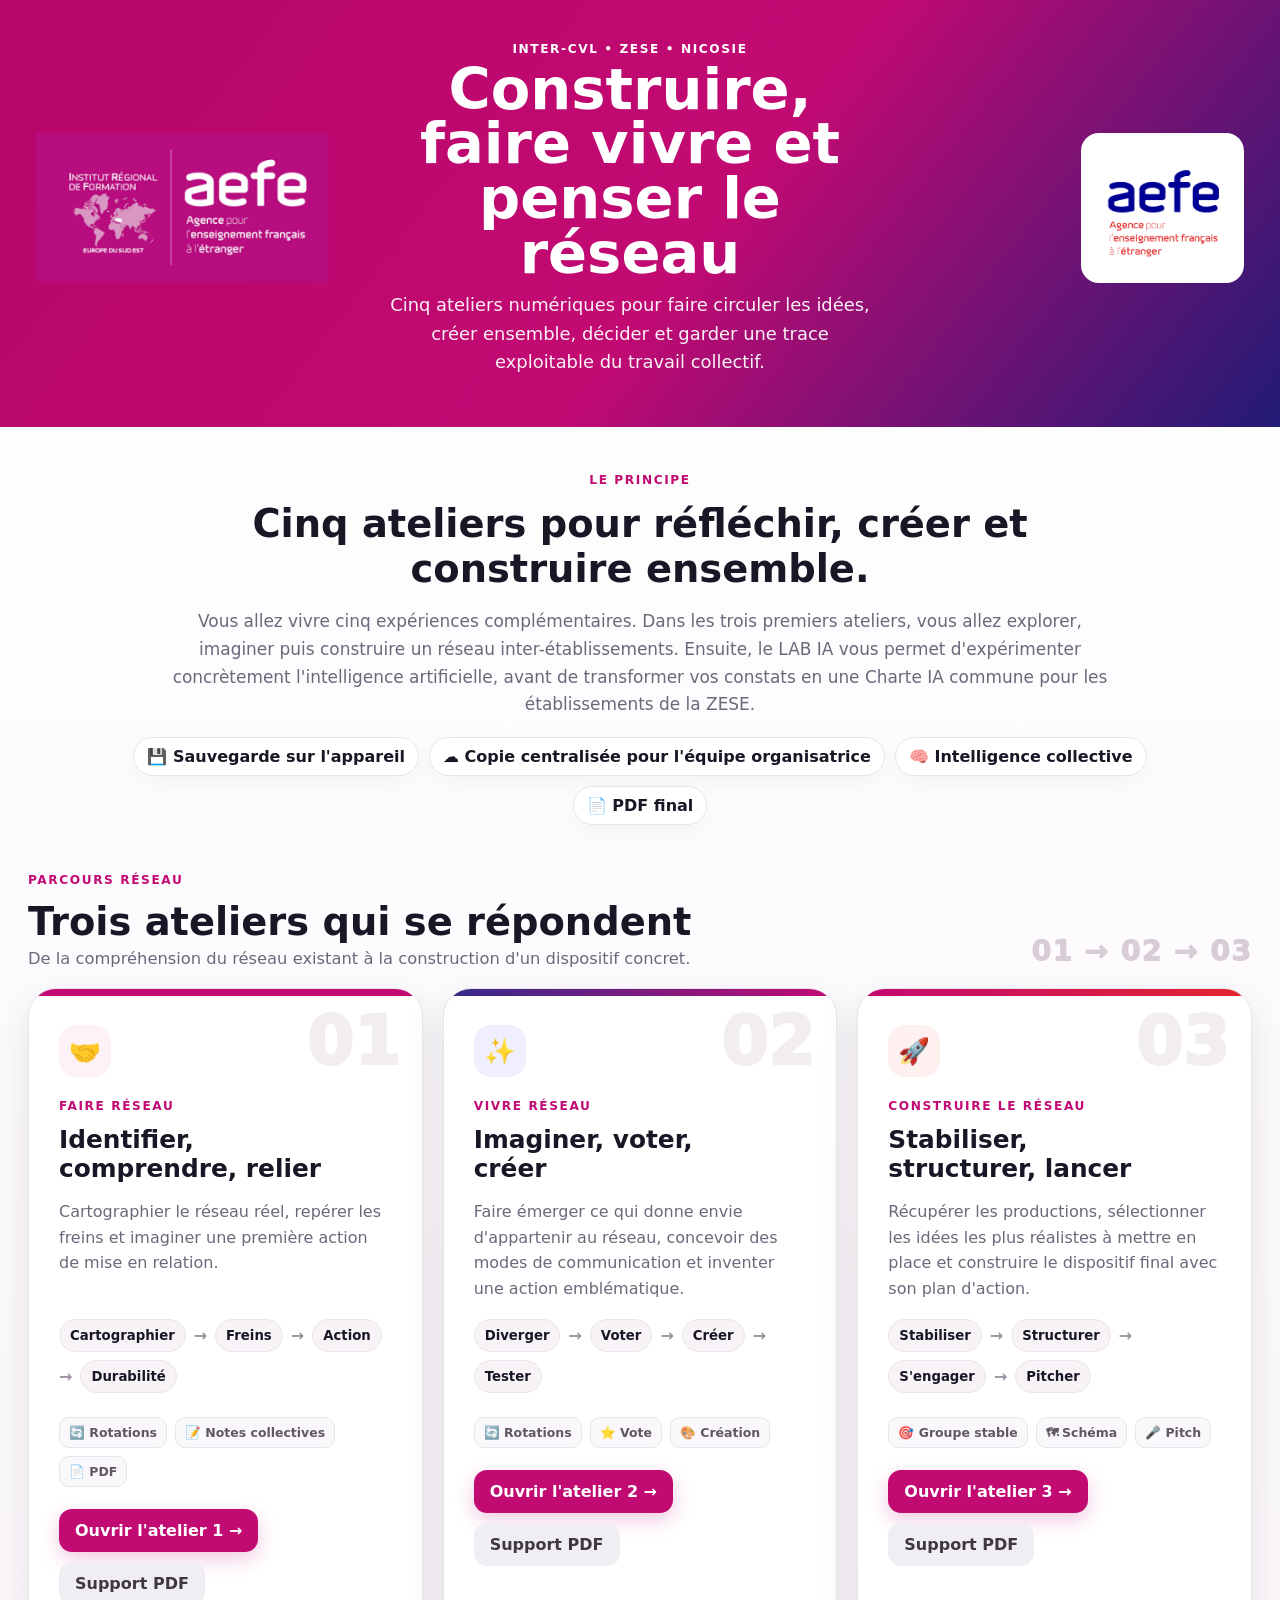
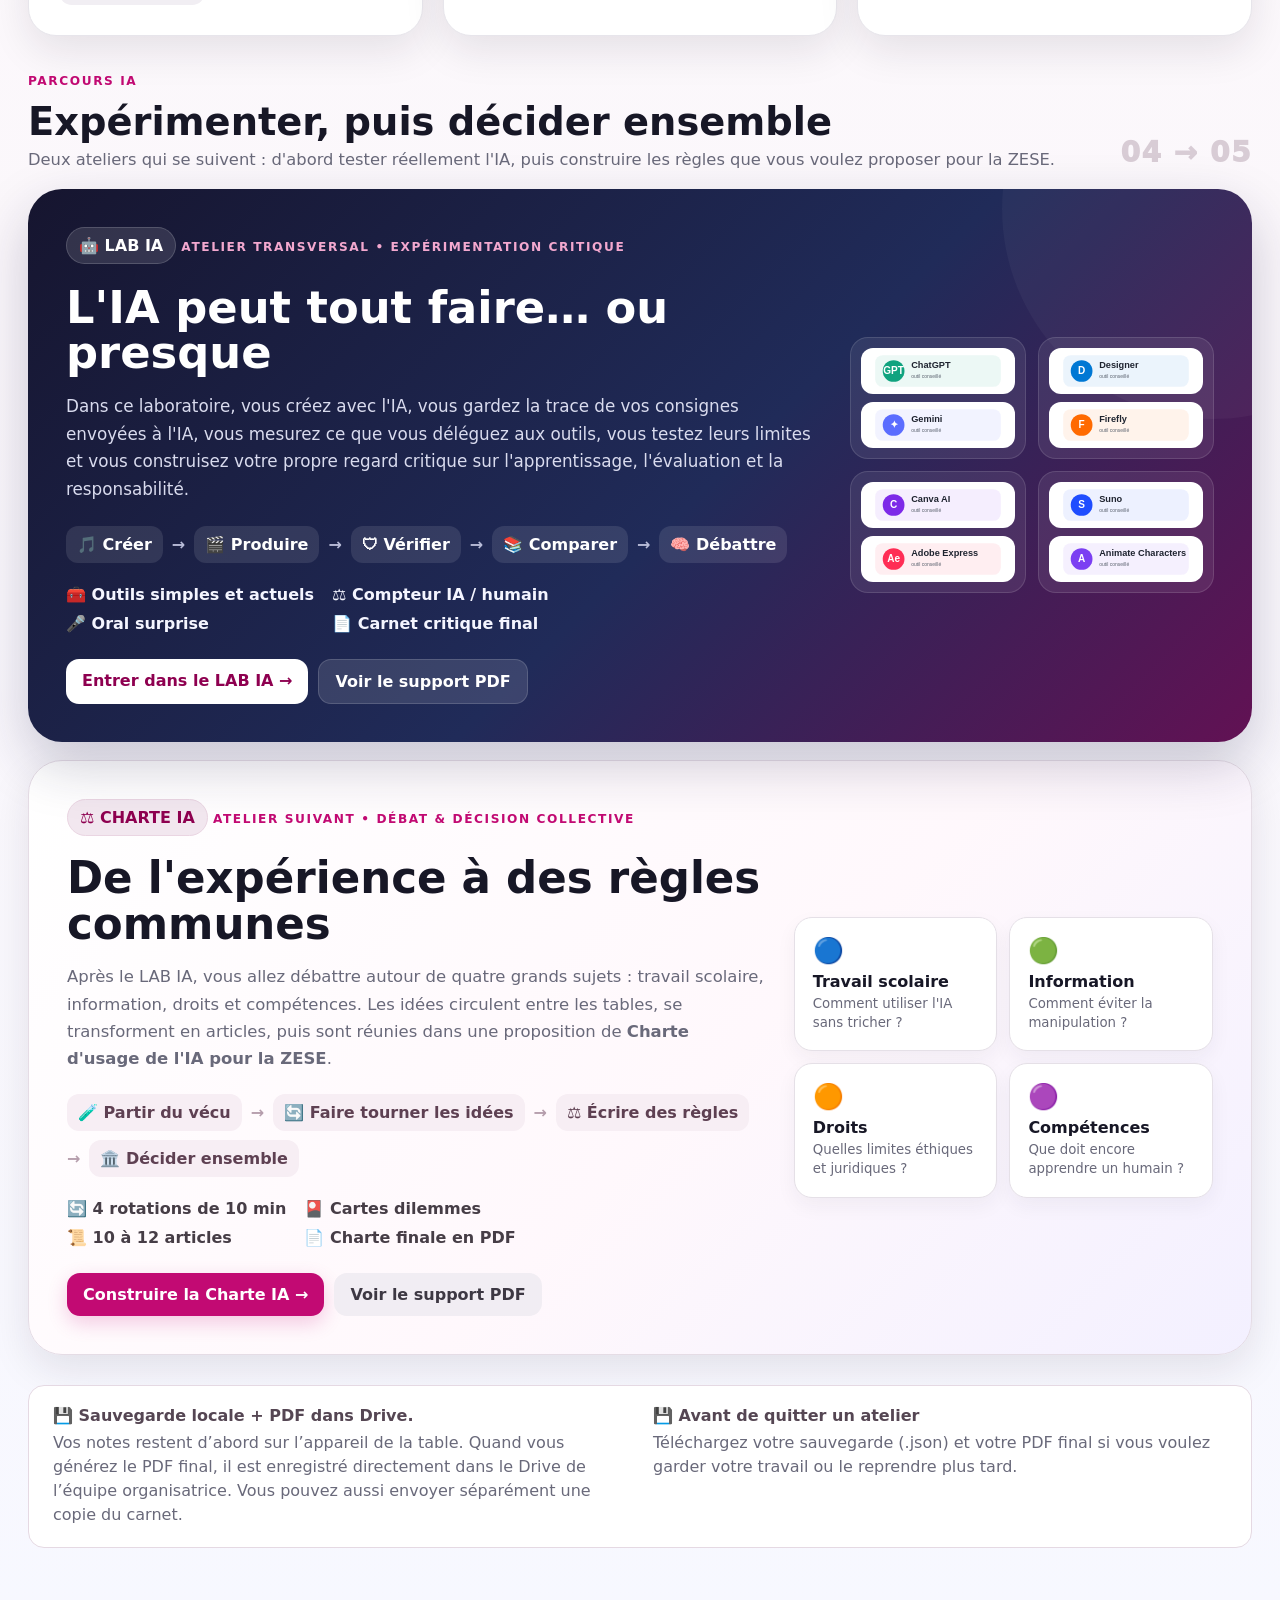
==== index.html @ 5b34eb79 "Add files via upload" ====
<!doctype html>
<html lang="fr">
<head>
  <meta charset="utf-8">
  <meta name="viewport" content="width=device-width, initial-scale=1">
  <title>Inter-CVL ZESE — Nicosie | Ateliers collaboratifs</title>
  <meta name="description" content="Supports interactifs des ateliers de l'Inter-CVL ZESE à Nicosie : faire réseau, vivre réseau, construire le réseau, laboratoire IA et charte d'usage de l'IA.">
  <link rel="stylesheet" href="styles.css">
</head>
<body class="home-page home-v2">
  <header class="home-hero home-hero-v2">
    <div class="home-brand-row">
      <img src="assets/logo-zese.png" alt="IRF Europe du Sud-Est — AEFE" class="home-logo zese">
      <div class="home-title">
        <span class="eyebrow">INTER-CVL • ZESE • NICOSIE</span>
        <h1>Construire, faire vivre et penser le réseau</h1>
        <p>Cinq ateliers numériques pour faire circuler les idées, créer ensemble, décider et garder une trace exploitable du travail collectif.</p>
      </div>
      <img src="assets/logo-aefe.png" alt="AEFE" class="home-logo aefe">
    </div>
  </header>

  <main class="home-main home-main-v2">
    <section class="home-intro home-intro-v2">
      <div>
        <span class="kicker">Le principe</span>
        <h2>Cinq ateliers pour réfléchir, créer et construire ensemble.</h2>
        <p>Vous allez vivre cinq expériences complémentaires. Dans les trois premiers ateliers, vous allez explorer, imaginer puis construire un réseau inter-établissements. Ensuite, le LAB IA vous permet d'expérimenter concrètement l'intelligence artificielle, avant de transformer vos constats en une Charte IA commune pour les établissements de la ZESE.</p>
      </div>
      <div class="home-pill-row">
        <span>💾 Sauvegarde sur l'appareil</span><span>☁️ Copie centralisée pour l'équipe organisatrice</span><span>🧠 Intelligence collective</span><span>📄 PDF final</span>
      </div>
    </section>

    <section class="journey-section">
      <div class="section-intro-row">
        <div><span class="kicker">Parcours Réseau</span><h2>Trois ateliers qui se répondent</h2><p>De la compréhension du réseau existant à la construction d'un dispositif concret.</p></div>
        <div class="journey-legend">01 → 02 → 03</div>
      </div>

      <div class="journey-grid">
        <article class="journey-card step-one">
          <div class="journey-number">01</div>
          <div class="journey-icon">🤝</div>
          <span class="kicker">Faire réseau</span>
          <h3>Identifier, comprendre, relier</h3>
          <p>Cartographier le réseau réel, repérer les freins et imaginer une première action de mise en relation.</p>
          <div class="atelier-flow"><span>Cartographier</span><b>→</b><span>Freins</span><b>→</b><span>Action</span><b>→</b><span>Durabilité</span></div>
          <div class="journey-meta"><span>🔄 Rotations</span><span>📝 Notes collectives</span><span>📄 PDF</span></div>
          <div class="atelier-actions"><a class="btn primary" href="atelier1.html">Ouvrir l'atelier 1 →</a><a class="btn ghost" href="supports/Atelier-1.pdf" target="_blank">Support PDF</a></div>
        </article>

        <article class="journey-card step-two">
          <div class="journey-number">02</div>
          <div class="journey-icon">✨</div>
          <span class="kicker">Vivre réseau</span>
          <h3>Imaginer, voter, créer</h3>
          <p>Faire émerger ce qui donne envie d'appartenir au réseau, concevoir des modes de communication et inventer une action emblématique.</p>
          <div class="atelier-flow"><span>Diverger</span><b>→</b><span>Voter</span><b>→</b><span>Créer</span><b>→</b><span>Tester</span></div>
          <div class="journey-meta"><span>🔄 Rotations</span><span>⭐ Vote</span><span>🎨 Création</span></div>
          <div class="atelier-actions"><a class="btn primary" href="atelier2.html">Ouvrir l'atelier 2 →</a><a class="btn ghost" href="supports/Atelier2.pdf" target="_blank">Support PDF</a></div>
        </article>

        <article class="journey-card step-three">
          <div class="journey-number">03</div>
          <div class="journey-icon">🚀</div>
          <span class="kicker">Construire le réseau</span>
          <h3>Stabiliser, structurer, lancer</h3>
          <p>Récupérer les productions, sélectionner les idées les plus réalistes à mettre en place et construire le dispositif final avec son plan d'action.</p>
          <div class="atelier-flow"><span>Stabiliser</span><b>→</b><span>Structurer</span><b>→</b><span>S'engager</span><b>→</b><span>Pitcher</span></div>
          <div class="journey-meta"><span>🎯 Groupe stable</span><span>🗺 Schéma</span><span>🎤 Pitch</span></div>
          <div class="atelier-actions"><a class="btn primary" href="atelier3.html">Ouvrir l'atelier 3 →</a><a class="btn ghost" href="supports/Atelier3.pdf" target="_blank">Support PDF</a></div>
        </article>
      </div>
    </section>

    <section class="ia-feature-section">
      <div class="section-intro-row ia-journey-intro">
        <div><span class="kicker">Parcours IA</span><h2>Expérimenter, puis décider ensemble</h2><p>Deux ateliers qui se suivent : d'abord tester réellement l'IA, puis construire les règles que vous voulez proposer pour la ZESE.</p></div>
        <div class="journey-legend">04 → 05</div>
      </div>
      <article class="ia-feature-card">
        <div class="ia-feature-copy">
          <div class="ia-feature-badge">🤖 LAB IA</div>
          <span class="kicker">Atelier transversal • expérimentation critique</span>
          <h2>L'IA peut tout faire… ou presque</h2>
          <p>Dans ce laboratoire, vous créez avec l'IA, vous gardez la trace de vos consignes envoyées à l'IA, vous mesurez ce que vous déléguez aux outils, vous testez leurs limites et vous construisez votre propre regard critique sur l'apprentissage, l'évaluation et la responsabilité.</p>
          <div class="ia-feature-flow">
            <span>🎵 Créer</span><b>→</b><span>🎬 Produire</span><b>→</b><span>🛡 Vérifier</span><b>→</b><span>📚 Comparer</span><b>→</b><span>🧠 Débattre</span>
          </div>
          <div class="ia-feature-points">
            <span>🧰 Outils simples et actuels</span>
            <span>⚖️ Compteur IA / humain</span>
            <span>🎤 Oral surprise</span>
            <span>📄 Carnet critique final</span>
          </div>
          <div class="atelier-actions large-actions"><a class="btn primary" href="atelier-ia.html">Entrer dans le LAB IA →</a><a class="btn ghost" href="supports/Atelier-IA.pdf" target="_blank">Voir le support PDF</a></div>
        </div>
        <div class="ia-feature-tools" aria-label="Outils proposés dans le LAB IA">
          <div class="ia-tool-preview"><img src="assets/tools/chatgpt.svg" alt="ChatGPT"><img src="assets/tools/gemini.svg" alt="Gemini"></div>
          <div class="ia-tool-preview"><img src="assets/tools/ms-designer.svg" alt="Microsoft Designer"><img src="assets/tools/firefly.svg" alt="Adobe Firefly"></div>
          <div class="ia-tool-preview"><img src="assets/tools/canva.svg" alt="Canva AI"><img src="assets/tools/adobe-express.svg" alt="Adobe Express"></div>
          <div class="ia-tool-preview"><img src="assets/tools/suno.svg" alt="Suno"><img src="assets/tools/animate.svg" alt="Animate Characters"></div>
        </div>
      </article>

      <article class="charter-feature-card">
        <div class="charter-feature-copy">
          <div class="ia-feature-badge">⚖️ CHARTE IA</div>
          <span class="kicker">Atelier suivant • débat & décision collective</span>
          <h2>De l'expérience à des règles communes</h2>
          <p>Après le LAB IA, vous allez débattre autour de quatre grands sujets : travail scolaire, information, droits et compétences. Les idées circulent entre les tables, se transforment en articles, puis sont réunies dans une proposition de <strong>Charte d'usage de l'IA pour la ZESE</strong>.</p>
          <div class="ia-feature-flow">
            <span>🧪 Partir du vécu</span><b>→</b><span>🔄 Faire tourner les idées</span><b>→</b><span>⚖️ Écrire des règles</span><b>→</b><span>🏛️ Décider ensemble</span>
          </div>
          <div class="ia-feature-points">
            <span>🔄 4 rotations de 10 min</span>
            <span>🎴 Cartes dilemmes</span>
            <span>📜 10 à 12 articles</span>
            <span>📄 Charte finale en PDF</span>
          </div>
          <div class="atelier-actions large-actions"><a class="btn primary" href="charte-ia.html">Construire la Charte IA →</a><a class="btn ghost" href="supports/Construire-la-Charte-dusage-de-lIA.pdf" target="_blank">Voir le support PDF</a></div>
        </div>
        <div class="charter-feature-poles">
          <article><span>🔵</span><b>Travail scolaire</b><small>Comment utiliser l'IA sans tricher ?</small></article>
          <article><span>🟢</span><b>Information</b><small>Comment éviter la manipulation ?</small></article>
          <article><span>🟠</span><b>Droits</b><small>Quelles limites éthiques et juridiques ?</small></article>
          <article><span>🟣</span><b>Compétences</b><small>Que doit encore apprendre un humain ?</small></article>
        </div>
      </article>
    </section>

    <section class="home-note home-note-v2">
      <div><strong>💾 Sauvegarde locale + PDF dans Drive.</strong><p>Vos notes restent d’abord sur l’appareil de la table. Quand vous générez le PDF final, il est enregistré directement dans le Drive de l’équipe organisatrice. Vous pouvez aussi envoyer séparément une copie du carnet.</p></div>
      <div><strong>💾 Avant de quitter un atelier</strong><p>Téléchargez votre sauvegarde (.json) et votre PDF final si vous voulez garder votre travail ou le reprendre plus tard.</p></div>
    </section>
  </main>
</body>
</html>
---- styles.css ----
:root{
  --magenta:#c20a73;
  --magenta-dark:#8e0050;
  --blue:#1010a0;
  --red:#e3262e;
  --ink:#171726;
  --muted:#69697a;
  --line:#e7e5eb;
  --soft:#f7f5f8;
  --white:#fff;
  --shadow:0 14px 40px rgba(32,20,41,.10);
  --radius:22px;
}
*{box-sizing:border-box}
html{scroll-behavior:smooth}
body{margin:0;font-family:Inter,ui-sans-serif,system-ui,-apple-system,"Segoe UI",Roboto,Arial,sans-serif;color:var(--ink);background:linear-gradient(180deg,#fbf8fb 0,#fff 420px);}
button,input,textarea,select{font:inherit}
button{cursor:pointer}
.hero{background:linear-gradient(130deg,#b8056a,#d21179 50%,#9d075b);color:#fff;padding:22px 34px;box-shadow:0 6px 28px rgba(130,0,75,.2)}
.brand-row{max-width:1500px;margin:0 auto;display:grid;grid-template-columns:minmax(180px,310px) 1fr minmax(180px,330px);gap:34px;align-items:center}
.brand{display:block;max-height:140px;max-width:100%;object-fit:contain;background:#fff;border-radius:16px;padding:8px}
.brand-zese{justify-self:start;background:transparent;padding:0;max-height:130px}
.brand-aefe{justify-self:end;max-height:150px}
.hero-title{text-align:center}.eyebrow,.kicker,.small-label{text-transform:uppercase;letter-spacing:.13em;font-size:.76rem;font-weight:800}.hero h1{margin:.4rem 0 .35rem;font-size:clamp(1.65rem,3vw,3.15rem);line-height:1.04}.hero p{margin:0;opacity:.92;font-size:1.05rem}
.layout{max-width:1500px;margin:0 auto;padding:28px;display:grid;grid-template-columns:285px minmax(0,1fr);gap:26px;align-items:start}.sidebar{position:sticky;top:18px;display:grid;gap:14px}.workspace{min-width:0}.card{background:#fff;border:1px solid var(--line);border-radius:var(--radius);box-shadow:var(--shadow)}.compact{padding:18px}.card h2{font-size:1.05rem;margin:0 0 12px}.session-card label{font-size:.85rem;font-weight:700;color:var(--muted)}input,textarea,select{width:100%;border:1px solid #dcd8e0;border-radius:13px;padding:12px 13px;background:#fff;color:var(--ink);outline:none;transition:.2s}input:focus,textarea:focus,select:focus{border-color:var(--magenta);box-shadow:0 0 0 4px rgba(194,10,115,.08)}.session-card input{margin-top:7px}.save-status{font-size:.78rem;color:#4e7e5a;margin-top:10px}.steps{display:grid;gap:7px}.step{border:0;background:transparent;border-radius:14px;padding:10px 12px;display:flex;gap:10px;align-items:center;text-align:left;font-weight:750;color:#585461}.step span{display:grid;place-items:center;width:28px;height:28px;border-radius:50%;background:#eeeaf0;font-size:.78rem}.step:hover{background:#f7f1f5}.step.active{background:rgba(194,10,115,.1);color:var(--magenta-dark)}.step.active span{background:var(--magenta);color:#fff}.timer-card{background:linear-gradient(150deg,#17162c,#28244d);color:#fff;border:0}.timer-top{display:flex;align-items:end;justify-content:space-between;gap:10px}.small-label{display:block;color:#aaa7c5;margin-bottom:3px}.timer-display{font-size:2.15rem;font-weight:900;letter-spacing:-.04em}.timer-actions{display:flex;gap:7px;margin-top:15px}.privacy-card p{margin:.4rem 0 0;color:var(--muted);font-size:.86rem;line-height:1.45}
.panel{display:none;background:#fff;border:1px solid var(--line);border-radius:28px;box-shadow:var(--shadow);padding:clamp(24px,4vw,50px);min-height:680px}.panel.visible{display:block}.intro-grid{display:grid;grid-template-columns:1.5fr .8fr;gap:38px}.kicker{color:var(--magenta);display:inline-block;margin-bottom:8px}.panel h2{font-size:clamp(1.9rem,3vw,3rem);line-height:1.05;margin:.2rem 0 1rem}.lead{font-size:1.1rem;line-height:1.65;color:#555266;max-width:1000px}.timeline{display:grid;grid-template-columns:repeat(2,1fr);gap:12px;margin:28px 0}.timeline article{padding:18px;border:1px solid var(--line);border-radius:16px;background:var(--soft)}.timeline b{display:block;color:var(--magenta);font-size:.9rem}.timeline span{display:block;font-weight:800;margin-top:4px}.callout{display:flex;gap:14px;padding:18px;border-left:5px solid var(--magenta);background:#fff5fb;border-radius:14px}.callout-icon{font-size:1.8rem}.callout p{margin:4px 0 0;color:var(--muted)}.intro-card{align-self:start;background:linear-gradient(145deg,#17162d,#29254f);color:#fff;border-radius:24px;padding:28px;box-shadow:var(--shadow)}.intro-card h3{font-size:1.4rem;margin-top:0}.intro-card p{color:#d9d7e8;line-height:1.6}.checklist{list-style:none;padding:0;display:grid;gap:8px}.wide{width:100%;margin-top:14px}.section-heading{display:flex;align-items:start;justify-content:space-between;gap:20px}.phase-badge{width:64px;height:64px;border-radius:20px;background:#f9e9f2;color:var(--magenta);display:grid;place-items:center;font-size:1.6rem;font-weight:900;flex:none}.phase-badge.done{background:#eaf7ee;color:#3a8a55}.contributors{margin:26px 0 28px;padding:18px;border:1px dashed #d9d1da;border-radius:18px;background:#fdfbfd}.contributors-head{display:flex;justify-content:space-between;align-items:center;gap:14px;margin-bottom:12px}.contributors-head h3{margin:0;font-size:1rem}.people-list{display:flex;gap:8px;flex-wrap:wrap}.person-chip{display:inline-flex;gap:7px;align-items:center;background:#fff;border:1px solid var(--line);border-radius:999px;padding:8px 11px;font-size:.88rem}.person-chip small{color:var(--muted)}.person-chip button{border:0;background:transparent;color:#b5aab5;padding:0;font-size:1rem}.empty-note{color:var(--muted);font-size:.9rem;font-style:italic}.btn{border:0;border-radius:13px;padding:12px 16px;font-weight:800;transition:.2s}.btn:hover{transform:translateY(-1px)}.btn.primary{background:var(--magenta);color:#fff;box-shadow:0 7px 20px rgba(194,10,115,.22)}.btn.secondary{background:#27244e;color:#fff}.btn.ghost{background:#f1eef3;color:#3d3843}.btn.small{padding:8px 11px;font-size:.82rem}.btn.danger-outline{background:#fff;border:1px solid #efb8bd;color:#ad1c28}.cards-3{display:grid;grid-template-columns:repeat(3,1fr);gap:16px}.question-card,.obstacle,.relay-card,.priority-box,.stress-test,.project-builder,.drawing-section,.final-contributors,.export-box{border:1px solid var(--line);border-radius:20px;background:#fff}.question-card,.obstacle{padding:20px}.question-card h3,.obstacle h3{margin:.1rem 0 .55rem}.question-card p,.obstacle p{color:var(--muted);line-height:1.55;font-size:.92rem}.question-card textarea,.obstacle textarea{min-height:170px;resize:vertical;margin-top:8px}.relay-card{margin-top:18px;padding:20px;background:linear-gradient(135deg,#fff7fb,#fbf8ff)}.relay-card>div{display:flex;gap:10px;align-items:center}.relay-card h3{margin:0}.relay-card textarea{min-height:90px;margin-top:13px}.nav-actions{display:flex;justify-content:space-between;gap:12px;margin-top:28px}.previous-note{padding:14px 17px;background:#f3f0ff;border-left:4px solid var(--blue);border-radius:13px;color:#403b61;margin:20px 0}.previous-note div{margin-top:5px;white-space:pre-wrap}.obstacle-grid{display:grid;grid-template-columns:repeat(2,1fr);gap:15px}.obstacle-icon{font-size:1.7rem}.priority-box,.stress-test{margin-top:18px;padding:22px;background:#fbf9fc;display:grid;grid-template-columns:1fr minmax(180px,.55fr);gap:14px;align-items:center}.priority-box h3,.stress-test h3{margin:.2rem 0}.priority-box textarea,.stress-test textarea{grid-column:1/-1;min-height:90px}.project-builder,.summary-grid{display:grid;grid-template-columns:repeat(2,1fr);gap:16px;padding:22px}.project-builder label,.summary-grid label{font-weight:850}.project-builder textarea,.summary-grid textarea{min-height:130px;margin-top:8px;font-weight:400}.project-builder .full,.summary-grid .full{grid-column:1/-1}.summary-grid .accent{padding:18px;background:#fff3f9;border-radius:16px;border:1px solid #f0cade}.segmented{display:flex;border:1px solid var(--line);border-radius:12px;overflow:hidden}.segmented button{flex:1;border:0;background:#fff;padding:12px;font-weight:800}.segmented button.active{background:#e9e7f8;color:var(--blue)}.drawing-section{margin-top:18px;padding:20px}.drawing-head{display:flex;align-items:center;justify-content:space-between;gap:18px}.drawing-head h3{margin:.25rem 0}.drawing-tools{display:flex;gap:7px;flex-wrap:wrap}.tool{border:1px solid var(--line);background:#fff;border-radius:10px;padding:8px 10px;font-weight:700}.tool.active{background:#edeafa;border-color:#c8c2ef;color:var(--blue)}.tool.danger{color:#b3212b}.drawing-section canvas{width:100%;height:auto;display:block;margin-top:14px;border:1px dashed #d0ccd5;border-radius:14px;background:#fff;touch-action:none}.final-contributors{padding:20px;margin-top:18px}.final-contributors h3{margin-top:0}.school-group{margin:10px 0}.school-group strong{color:var(--magenta)}.export-box{padding:22px;margin-top:18px;background:linear-gradient(135deg,#16152e,#2e2858);color:#fff;display:flex;justify-content:space-between;gap:30px;align-items:center}.export-box h3{margin:.2rem 0}.export-box p{margin:.4rem 0 0;color:#d5d2e6}.export-actions{display:flex;gap:8px;flex-wrap:wrap;justify-content:flex-end}.file-btn{display:inline-flex;align-items:center}.drive-sync-status{flex-basis:100%;font-size:.8rem;margin-top:2px;color:#d5d2e6}.drive-sync-status.ok{color:#8be3ab;font-weight:700}.drive-sync-status.err{color:#ffb4bb;font-weight:700}.rotation-toast{position:fixed;right:22px;bottom:22px;background:#17162d;color:#fff;border-radius:18px;padding:17px 20px;display:flex;gap:12px;align-items:center;box-shadow:0 15px 50px rgba(0,0,0,.25);transform:translateY(140%);opacity:0;transition:.35s;z-index:50}.rotation-toast.show{transform:translateY(0);opacity:1}.toast-icon{font-size:1.7rem}.rotation-toast span{display:block;color:#c9c6dd;font-size:.9rem;margin-top:2px}
dialog{border:0;border-radius:24px;box-shadow:0 30px 100px rgba(0,0,0,.25);padding:0;max-width:580px;width:calc(100% - 30px)}dialog::backdrop{background:rgba(20,15,25,.55);backdrop-filter:blur(4px)}.participant-dialog form,.preview-dialog{padding:25px}.participant-dialog label{display:block;font-weight:800;margin-top:14px}.participant-dialog input{margin-top:7px}.dialog-head{display:flex;align-items:start;justify-content:space-between;gap:18px}.dialog-head h2{margin:.2rem 0}.dialog-close{border:0;background:#f0edf1;border-radius:50%;width:38px;height:38px;font-size:1.4rem}.dialog-actions{display:flex;justify-content:flex-end;gap:8px;margin-top:20px}.preview-dialog{max-width:960px}.preview-content{max-height:70vh;overflow:auto;padding-right:6px}.preview-doc{font-family:Arial,sans-serif;color:#222}.preview-doc h1{color:var(--magenta)}.preview-doc section{margin:22px 0;padding-bottom:15px;border-bottom:1px solid #ddd}.preview-doc h2{font-size:1.3rem}.preview-doc h3{font-size:1rem;color:#555}.preview-doc .answer{white-space:pre-wrap;background:#f8f8f8;border-radius:8px;padding:10px;margin:6px 0 12px}.preview-logos{display:flex;justify-content:space-between;align-items:center;gap:18px}.preview-logos img{max-height:80px;max-width:38%}
@media(max-width:1050px){.brand-row{grid-template-columns:180px 1fr 190px}.layout{grid-template-columns:1fr}.sidebar{position:static;grid-template-columns:1fr 1fr}.steps{grid-column:1/-1;grid-template-columns:repeat(6,1fr)}.step{justify-content:center;font-size:.78rem}.step span{display:none}.workspace{grid-column:1}.cards-3{grid-template-columns:1fr}.intro-grid{grid-template-columns:1fr}.obstacle-grid{grid-template-columns:1fr 1fr}}
@media(max-width:720px){.hero{padding:18px}.brand-row{grid-template-columns:90px 1fr 95px;gap:10px}.brand{max-height:75px}.brand-zese{max-height:70px}.hero-title p{display:none}.layout{padding:12px}.sidebar{grid-template-columns:1fr}.steps{display:flex;overflow-x:auto}.step{min-width:max-content}.panel{padding:22px;border-radius:20px}.timeline{grid-template-columns:1fr}.obstacle-grid,.project-builder,.summary-grid{grid-template-columns:1fr}.project-builder .full,.summary-grid .full{grid-column:auto}.priority-box,.stress-test{grid-template-columns:1fr}.drawing-head,.export-box{align-items:flex-start;flex-direction:column}.export-actions{justify-content:flex-start}.section-heading h2{font-size:1.9rem}.phase-badge{width:48px;height:48px;border-radius:14px;font-size:1.2rem}}
@media print{.hero,.sidebar,.nav-actions,.export-box,.drawing-tools,.contributors .btn,.rotation-toast{display:none!important}.layout{display:block;padding:0}.panel{display:none!important;box-shadow:none;border:0}.panel[data-panel="5"]{display:block!important}.workspace{width:100%}}

/* --- Améliorations rotations / ambassadeurs / réflexion --- */
.contributors-sub{margin:.25rem 0 0;color:var(--muted);font-size:.86rem;font-weight:500}
.carry-note{margin:0 0 14px;padding:11px 13px;border-radius:12px;background:#f5f2ff;border:1px solid #dfd9f7;color:#4c4668;font-size:.88rem;line-height:1.45}
.person-chip button{cursor:pointer;width:24px;height:24px;border-radius:50%;display:grid;place-items:center}
.person-chip button:hover{background:#fff0f2;color:#a71928}
.ambassador-card,.reflection-card{margin-top:18px;padding:22px;border-radius:20px;border:1px solid var(--line)}
.ambassador-card{background:linear-gradient(135deg,#fff8ec,#fffdf8);border-color:#efd8a7}
.reflection-card{background:linear-gradient(135deg,#f4f2ff,#fbfaff);border-color:#d8d2f5}
.ambassador-title,.reflection-title{display:flex;gap:12px;align-items:flex-start}
.ambassador-title>span,.reflection-title>span{font-size:1.8rem;line-height:1}
.ambassador-card h3,.reflection-card h3{margin:.15rem 0 0;font-size:1.2rem}
.ambassador-card p,.reflection-card p{margin:.65rem 0 0;color:var(--muted);line-height:1.55}
.ambassador-card textarea,.reflection-card textarea{margin-top:14px;min-height:125px;resize:vertical}
.reflection-card h3{letter-spacing:.02em;color:#2f2866}
.existing-people-hint{margin:12px 0 4px;padding:12px 14px;border-radius:12px;background:#f7f5fb;border:1px solid var(--line);font-size:.9rem}
.existing-chips{display:flex;flex-wrap:wrap;gap:7px;margin-top:8px}
.existing-chips span{background:#fff;border:1px solid var(--line);border-radius:999px;padding:6px 9px}
.existing-chips small{color:var(--muted)}

/* ===== Site multi-ateliers ===== */
.topbar{max-width:1500px;margin:0 auto;padding:10px 28px;display:flex;justify-content:space-between;gap:12px;align-items:center;background:#fff}
.topbar a{text-decoration:none;font-weight:800;font-size:.9rem}.home-link{color:var(--magenta-dark)}.source-link{color:var(--blue)}
.hero-two{background:linear-gradient(130deg,#15146f,#261b88 45%,#c20a73)}
.home-page{background:linear-gradient(180deg,#fff 0,#fbf7fb 70%,#fff 100%)}
.home-hero{padding:34px 36px 42px;background:linear-gradient(135deg,#b70668,#c20a73 55%,#1c1682);color:#fff}
.home-brand-row{max-width:1500px;margin:0 auto;display:grid;grid-template-columns:minmax(190px,320px) 1fr minmax(190px,340px);align-items:center;gap:34px}.home-logo{display:block;max-width:100%;max-height:150px;object-fit:contain}.home-logo.zese{justify-self:start}.home-logo.aefe{justify-self:end;background:#fff;border-radius:18px;padding:10px}.home-title{text-align:center}.home-title h1{font-size:clamp(2.3rem,5vw,5rem);margin:.35rem 0 .6rem;line-height:.95}.home-title p{max-width:820px;margin:0 auto;font-size:1.12rem;line-height:1.6;opacity:.94}.home-main{max-width:1280px;margin:0 auto;padding:42px 28px 70px}.home-intro{text-align:center;max-width:900px;margin:0 auto 34px}.home-intro h2{font-size:clamp(1.7rem,3vw,2.7rem);margin:.35rem 0 .75rem}.home-intro p{color:var(--muted);line-height:1.65;font-size:1.06rem}.home-pill-row{display:flex;justify-content:center;gap:10px;flex-wrap:wrap;margin-top:18px}.home-pill-row span{background:#fff;border:1px solid var(--line);border-radius:999px;padding:9px 13px;font-weight:750;box-shadow:0 7px 20px rgba(0,0,0,.04)}
.atelier-grid{display:grid;grid-template-columns:repeat(3,minmax(0,1fr));gap:22px}.atelier-card{position:relative;background:#fff;border:1px solid var(--line);border-radius:28px;padding:32px;box-shadow:var(--shadow);overflow:hidden}.atelier-card:before{content:"";position:absolute;inset:0 0 auto;height:8px;background:var(--magenta)}.atelier-two:before{background:linear-gradient(90deg,var(--blue),var(--magenta))}.atelier-card-number{position:absolute;right:24px;top:20px;font-size:4rem;font-weight:950;color:#f1eaf0;line-height:1}.atelier-card h2{position:relative;font-size:1.65rem;line-height:1.15;margin:.4rem 80px .8rem 0}.atelier-card p{color:var(--muted);line-height:1.65;min-height:105px}.atelier-flow{display:flex;align-items:center;gap:8px;flex-wrap:wrap;margin:18px 0 24px}.atelier-flow span{background:#f7f3f7;border:1px solid var(--line);border-radius:999px;padding:8px 10px;font-size:.83rem;font-weight:800}.atelier-flow b{color:#9d92a0}.atelier-actions{display:flex;gap:10px;flex-wrap:wrap}.atelier-actions a{text-decoration:none}.home-note{margin-top:24px;padding:18px 20px;border:1px solid #e5d9e3;background:#fff7fb;border-radius:16px;color:#554653}

/* ===== Atelier 2 ===== */
.studio-rule{margin:18px 0;padding:15px 18px;border-radius:15px;background:#f4f1ff;border:1px solid #dcd6f6;color:#433d69}.studio-rule span{float:right;font-weight:900;color:var(--magenta)}
.ideas-grid{display:grid;grid-template-columns:repeat(3,1fr);gap:16px}.idea-column{border:1px solid var(--line);border-radius:20px;padding:18px;background:#fff}.idea-column h3{margin:.1rem 0 .45rem}.idea-column>p{color:var(--muted);font-size:.9rem;line-height:1.45}.idea-list{display:grid;gap:9px;margin:14px 0}.idea-note{display:flex;justify-content:space-between;gap:10px;align-items:flex-start;background:#fff9d9;border:1px solid #efe4a7;border-radius:12px;padding:11px 12px;box-shadow:0 5px 12px rgba(107,93,26,.07)}.idea-note.voted{outline:3px solid rgba(194,10,115,.13);background:#fff3d0}.idea-note p{margin:0;line-height:1.35}.idea-note>div{display:flex;gap:4px}.idea-vote,.idea-delete{border:0;background:transparent;font-size:1.15rem;padding:0 3px}.idea-delete{color:#b8a9aa}.idea-add{display:grid;grid-template-columns:1fr auto;gap:7px}
.builder-grid{display:grid;grid-template-columns:repeat(3,1fr);gap:16px}.builder-card{border:1px solid var(--line);border-radius:20px;padding:20px;background:#fff}.builder-card h3{margin:.1rem 0 .45rem}.builder-card p{color:var(--muted);font-size:.9rem;line-height:1.45}.chip-set{display:flex;flex-wrap:wrap;gap:8px;margin-top:15px}.chip-set button{border:1px solid #ddd7e2;background:#faf9fb;border-radius:999px;padding:8px 11px;font-weight:750;color:#4e4851}.chip-set button.active{background:#25205b;color:#fff;border-color:#25205b;box-shadow:0 6px 14px rgba(37,32,91,.14)}
.concept-grid{display:grid;grid-template-columns:repeat(3,1fr);gap:16px}.concept-card{position:relative;border:1px solid var(--line);border-radius:20px;padding:22px;background:#fff;transition:.2s}.concept-card.selected{border-color:var(--magenta);box-shadow:0 0 0 4px rgba(194,10,115,.08)}.concept-letter{position:absolute;right:16px;top:14px;width:36px;height:36px;border-radius:50%;display:grid;place-items:center;background:#f4e9f0;color:var(--magenta);font-weight:900}.concept-card label{display:block;font-weight:850;margin-top:10px}.concept-card textarea{min-height:90px;margin-top:6px}.concept-card input{margin-top:6px}.score-row{display:grid;gap:8px;margin:16px 0}.score-row label{display:grid;grid-template-columns:90px 1fr 22px auto;align-items:center;gap:7px;font-size:.82rem;font-weight:700}.score-row input{padding:0}.select-concept{width:100%;border:1px solid #d8d2dd;border-radius:12px;background:#f8f5f8;padding:10px;font-weight:850}.concept-card.selected .select-concept{background:var(--magenta);color:#fff;border-color:var(--magenta)}
.creative-challenge{margin-top:18px;border:1px solid #f0cf98;border-radius:20px;padding:20px;background:linear-gradient(135deg,#fff8e9,#fffdf8);display:grid;grid-template-columns:1fr auto;gap:14px;align-items:center}.creative-challenge h3{margin:.2rem 0}.creative-challenge textarea{grid-column:1/-1;min-height:100px}
.crash-grid{display:grid;grid-template-columns:repeat(2,1fr);gap:15px}.crash-card{border:1px solid var(--line);border-radius:20px;padding:20px;background:#fff}.crash-icon{font-size:1.8rem}.crash-card h3{margin:.4rem 0 .45rem}.crash-card p{color:var(--muted);font-size:.91rem;line-height:1.5}.crash-card textarea{min-height:120px}.durability-meter{margin-top:18px;border:1px solid var(--line);border-radius:20px;padding:22px;background:#fbf9fc}.durability-meter h3{margin:.2rem 0 12px}.durability-meter textarea{margin-top:12px;min-height:90px}
.final-action-grid{display:grid;grid-template-columns:repeat(2,1fr);gap:16px;padding:22px;border:1px solid var(--line);border-radius:20px}.final-action-grid label{font-weight:850}.final-action-grid input,.final-action-grid textarea{margin-top:7px;font-weight:400}.final-action-grid textarea{min-height:115px}.final-action-grid .full{grid-column:1/-1}.manifesto-lab{margin-top:20px;padding:24px;border-radius:24px;background:linear-gradient(135deg,#17152e,#34265d);color:#fff}.manifesto-lab .kicker{color:#ff7fc3}.manifesto-lab h3{font-size:2rem;margin:.25rem 0}.manifesto-lab>div>p{color:#d8d4e6}.manifesto-options{display:grid;grid-template-columns:repeat(3,1fr);gap:14px;margin-top:18px}.manifesto-options label{display:block;background:#fff;color:#222;border-radius:16px;padding:14px;font-weight:850}.manifesto-options textarea{margin:7px 0 10px;min-height:110px}.select-manifesto{width:100%;border:0;border-radius:10px;padding:9px;background:#eee9f0;font-weight:850}.select-manifesto.active{background:var(--magenta);color:#fff}.manifesto-final{margin-top:18px;padding:20px;border-radius:16px;background:rgba(255,255,255,.11);text-align:center}.manifesto-final span{display:block;text-transform:uppercase;letter-spacing:.12em;font-size:.75rem;color:#d5d0e4}.manifesto-final strong{display:block;font-size:1.25rem;line-height:1.5;margin-top:8px}.manifesto-quote{padding:24px;border-radius:16px;background:#2b2553;color:#fff;font-size:1.35rem;font-weight:900;line-height:1.5;text-align:center}

@media(max-width:1050px){.home-brand-row{grid-template-columns:170px 1fr 190px}.atelier-grid{grid-template-columns:1fr}.ideas-grid,.builder-grid,.concept-grid{grid-template-columns:1fr}.manifesto-options{grid-template-columns:1fr}}
@media(max-width:720px){.topbar{padding:9px 12px;flex-direction:column;align-items:flex-start}.home-hero{padding:22px 16px}.home-brand-row{grid-template-columns:80px 1fr 90px;gap:10px}.home-logo{max-height:70px}.home-title p{display:none}.home-main{padding:28px 14px}.atelier-card{padding:24px}.atelier-card h2{margin-right:0}.atelier-card-number{opacity:.45}.studio-rule span{float:none;display:block;margin-top:8px}.builder-grid,.concept-grid,.crash-grid,.final-action-grid{grid-template-columns:1fr}.final-action-grid .full{grid-column:auto}.creative-challenge{grid-template-columns:1fr}.creative-challenge textarea{grid-column:auto}.manifesto-options{grid-template-columns:1fr}.ideas-grid{grid-template-columns:1fr}}

/* Impression locale de la synthèse (aucune bibliothèque externe) */
#printSummary{display:none}
@media print{
  body.printing-summary{background:#fff!important}
  body.printing-summary > *:not(#printSummary){display:none!important}
  body.printing-summary #printSummary{display:block!important;padding:0!important;margin:0!important;color:#222;background:#fff;font-family:Arial,sans-serif}
  body.printing-summary #printSummary .preview-doc{display:block!important}
  body.printing-summary #printSummary section{break-inside:avoid;margin:18px 0;padding-bottom:12px;border-bottom:1px solid #ddd}
  body.printing-summary #printSummary .answer{white-space:pre-wrap;background:#f7f7f7;padding:9px;border-radius:6px;margin:5px 0 10px}
  body.printing-summary #printSummary .preview-logos img{max-height:65px}
}

/* ===== Atelier 3 ===== */
.hero-three{background:linear-gradient(130deg,#17205f,#145a72 48%,#c20a73)}
.atelier-three:before{background:linear-gradient(90deg,#17738b,#1d4f73,#c20a73)}
.contributors-sidebar{display:grid;gap:10px}.contributors-side-head{display:flex;align-items:center;justify-content:space-between;gap:10px}.contributors-side-head h2{margin:0}.contributors-sidebar .people-list{max-height:210px;overflow:auto}
.atelier3-intro-card{background:linear-gradient(145deg,#122b43,#1e5266)}
.atelier3-timeline article:nth-child(1){background:#eef8fa}.atelier3-timeline article:nth-child(2){background:#f5f7fc}.atelier3-timeline article:nth-child(3){background:#fff7fb}.atelier3-timeline article:nth-child(4){background:#f6f5ff}
.import-lab{margin:22px 0;padding:22px;border:1px solid #cfe0e5;border-radius:22px;background:linear-gradient(135deg,#f1fbfd,#fbfeff);display:grid;grid-template-columns:1fr auto;gap:16px;align-items:center}.import-lab h3{margin:.2rem 0}.import-lab p{margin:.35rem 0 0;color:var(--muted);line-height:1.55}.import-actions{display:flex;gap:8px;flex-wrap:wrap;justify-content:flex-end}.import-status{grid-column:1/-1;border-top:1px solid #dbe8eb;padding-top:12px;color:#42616a;font-size:.9rem}
.idea-bank-section{margin-top:20px;border:1px solid var(--line);border-radius:22px;padding:22px;background:#fff}.idea-bank-head{display:flex;justify-content:space-between;gap:20px;align-items:end}.idea-bank-head h3{margin:.2rem 0}.idea-add-manual{display:grid;grid-template-columns:minmax(260px,1fr) auto;gap:8px;min-width:min(520px,100%)}.criteria-legend{display:flex;gap:8px;flex-wrap:wrap;margin:18px 0 12px}.criteria-legend span{font-size:.78rem;font-weight:800;background:#f5f4f7;border:1px solid var(--line);border-radius:999px;padding:6px 9px}.idea-bank{display:grid;grid-template-columns:repeat(2,minmax(0,1fr));gap:12px}.empty-idea-bank{grid-column:1/-1;padding:26px;border:1px dashed #cdd7db;border-radius:16px;text-align:center;color:var(--muted);display:grid;gap:5px}.stabilize-idea{border:1px solid var(--line);border-radius:17px;padding:15px;background:#fff;transition:.18s}.stabilize-idea.core{border-color:#e9bd4f;background:#fffaf0;box-shadow:0 0 0 3px rgba(233,189,79,.10)}.idea-meta{display:flex;justify-content:space-between;gap:10px;align-items:center}.idea-meta span{font-size:.72rem;text-transform:uppercase;letter-spacing:.07em;color:#6e7a80;font-weight:800}.idea-meta strong{display:grid;place-items:center;width:34px;height:28px;border-radius:999px;background:#eef3f5;color:#315868}.stabilize-idea p{margin:10px 0 14px;line-height:1.5}.idea-criteria{display:flex;gap:6px;flex-wrap:wrap}.idea-criteria button{border:1px solid #dddfe4;background:#fafafa;border-radius:999px;padding:7px 9px;font-size:.76rem;font-weight:800;color:#5e6169}.idea-criteria button.active{background:#173f55;color:#fff;border-color:#173f55}.idea-criteria .core-btn.active{background:#d79900;border-color:#d79900}.idea-criteria .idea-trash{margin-left:auto;border:0;background:transparent;color:#b4a4a7;font-size:1.1rem;padding:2px 6px}
.stabilization-grid{display:grid;grid-template-columns:1fr 1fr;gap:16px;margin-top:18px}.reflection-card{border:1px solid var(--line);border-radius:20px;padding:20px;background:#fff}.reflection-title{display:flex;gap:12px;align-items:center}.reflection-title>span{font-size:1.7rem}.reflection-title h3{margin:.1rem 0}.reflection-card>p{color:var(--muted);line-height:1.5}.reflection-card textarea{min-height:150px;margin-top:9px}
.foundation-ideas{margin:18px 0}.foundation-head{display:flex;justify-content:space-between;align-items:center;margin-bottom:10px}.foundation-head strong{display:grid;place-items:center;width:34px;height:34px;border-radius:50%;background:#fff0c5;color:#8a6200}.foundation-list{display:flex;gap:8px;flex-wrap:wrap}.foundation-list span{background:#fff9e7;border:1px solid #ebd698;border-radius:999px;padding:8px 11px;font-size:.84rem;font-weight:750}.foundation-empty{padding:14px 16px;background:#fff9e8;border:1px solid #eddca5;border-radius:14px;color:#6d5a26}
.device-builder{display:grid;grid-template-columns:1fr 1fr;gap:16px;padding:22px;border:1px solid var(--line);border-radius:22px;background:#fff}.device-builder label{font-weight:850}.device-builder input,.device-builder textarea{margin-top:7px;font-weight:400}.device-builder textarea{min-height:110px}.device-builder label:nth-child(-n+2){grid-column:auto}
.identity-lab{margin:20px 0;padding:22px;border-radius:22px;background:linear-gradient(135deg,#171f45,#2a2f66);color:#fff}.identity-lab .kicker{color:#7ddbe8}.identity-lab h3{margin:.2rem 0 14px}.value-chips{display:flex;gap:9px;flex-wrap:wrap}.value-chips button{border:1px solid rgba(255,255,255,.28);background:rgba(255,255,255,.08);color:#fff;border-radius:999px;padding:9px 12px;font-weight:800}.value-chips button.active{background:#fff;color:#1e2a54;border-color:#fff}.identity-message{display:block;margin-top:18px;font-weight:850}.identity-message textarea{margin-top:8px;min-height:100px;background:#fff}
.projection-grid{display:grid;grid-template-columns:repeat(2,1fr);gap:15px}.projection-grid article{border:1px solid var(--line);border-radius:19px;padding:19px;background:#fff}.projection-grid article.full{grid-column:1/-1}.projection-grid h3{margin:.1rem 0 .5rem;font-size:1rem}.projection-grid p{color:var(--muted);font-size:.9rem;line-height:1.5}.projection-grid textarea{min-height:110px}
.action-plan-lab{margin-top:20px;border:1px solid var(--line);border-radius:22px;padding:22px;background:#fbfbfc}.action-plan-head{display:flex;align-items:end;justify-content:space-between;gap:15px}.action-plan-head h3{margin:.2rem 0}.plan-table-wrap{overflow:auto;margin:15px 0}.plan-table{width:100%;border-collapse:collapse;min-width:760px}.plan-table th{text-align:left;font-size:.78rem;text-transform:uppercase;letter-spacing:.05em;color:#72717c;padding:9px;border-bottom:2px solid #ddd}.plan-table td{padding:7px;border-bottom:1px solid #e8e6ea}.plan-table input{padding:9px 10px;border-radius:9px}.plan-delete{border:0;background:transparent;color:#b32633;font-size:1.15rem}
.pitch-lab{margin:22px 0;padding:24px;border-radius:24px;background:linear-gradient(135deg,#f2fbfd,#fff7fb);border:1px solid #d8e8eb}.pitch-head{display:flex;justify-content:space-between;align-items:start;gap:22px}.pitch-head h3{font-size:1.6rem;margin:.2rem 0}.pitch-head p{color:var(--muted);max-width:850px;line-height:1.55}.pitch-lab textarea{min-height:320px;line-height:1.7;font-size:1rem}.pitch-cues{display:flex;gap:8px;flex-wrap:wrap;margin-top:12px}.pitch-cues span{background:#fff;border:1px solid #dce5e8;border-radius:999px;padding:7px 10px;font-size:.8rem;font-weight:800;color:#38545d}
.print-plan{width:100%;border-collapse:collapse;margin:8px 0}.print-plan th,.print-plan td{border:1px solid #ddd;padding:7px;text-align:left;vertical-align:top}.print-plan th{background:#f4f4f4}

@media(max-width:1180px){.idea-bank{grid-template-columns:1fr}.import-lab{grid-template-columns:1fr}.import-actions{justify-content:flex-start}.idea-bank-head{align-items:stretch;flex-direction:column}.idea-add-manual{min-width:0}.stabilization-grid{grid-template-columns:1fr}}
@media(max-width:850px){.device-builder,.projection-grid{grid-template-columns:1fr}.projection-grid article.full{grid-column:auto}.pitch-head,.action-plan-head{flex-direction:column;align-items:stretch}.idea-add-manual{grid-template-columns:1fr}.atelier3-timeline{grid-template-columns:1fr}}

/* ===== Atelier IA ===== */
.ia-hero{background:linear-gradient(130deg,#111933,#21315d 55%,#8e0050)}
.ia-topbar{max-width:1500px;margin:18px auto 0;padding:0 28px;display:flex;gap:10px;align-items:center;flex-wrap:wrap}.ia-topbar .save-status{margin-left:auto}.ia-layout{padding-top:18px}.timer-preset{font-size:.78rem;background:rgba(255,255,255,.12);border-radius:999px;padding:6px 9px;color:#fff}.ia-steps .step.active{background:#e8eefc;color:#21315d}.ia-steps .step.active span{background:#21315d}.ia-callout{border-left-color:#21315d;background:#f4f7ff}.ia-role-grid{display:grid;grid-template-columns:repeat(2,1fr);gap:15px;margin:24px 0}.role-card{position:relative;border:1px solid var(--line);border-radius:20px;padding:18px;background:#fff}.role-card label{display:block;font-weight:800;font-size:.86rem;margin-top:10px}.role-card input,.role-card select{margin-top:6px}.role-number{position:absolute;right:16px;top:14px;width:32px;height:32px;border-radius:50%;background:#eef2ff;color:#21315d;display:grid;place-items:center;font-weight:900}.ia-role-actions{display:flex;gap:9px;flex-wrap:wrap}.ia-roadmap{display:grid;grid-template-columns:repeat(4,1fr);gap:12px;margin:25px 0}.ia-roadmap article{padding:17px;border-radius:17px;background:#f7f8fb;border:1px solid #e4e6ed}.ia-roadmap b,.ia-roadmap span{display:block}.ia-roadmap span{margin-top:5px;color:var(--muted);font-size:.9rem}.constraint-strip{display:flex;gap:8px;flex-wrap:wrap;margin:18px 0 22px}.constraint-strip span{background:#eef2ff;color:#283b72;border:1px solid #dce4ff;border-radius:999px;padding:8px 11px;font-weight:800;font-size:.82rem}.ia-two-col{display:grid;grid-template-columns:1fr 1fr;gap:16px}.lab-card{border:1px solid var(--line);border-radius:22px;padding:21px;background:#fff}.lab-card h3{margin:.1rem 0 14px}.lab-card label{display:block;font-weight:850;margin:11px 0}.lab-card input,.lab-card textarea{margin-top:7px;font-weight:400}.lab-card textarea{min-height:105px}.delegation-card{display:grid;grid-template-columns:1fr minmax(260px,.5fr);gap:20px;align-items:center;border-radius:22px;padding:22px;margin-top:18px;background:linear-gradient(135deg,#172344,#2b3769);color:#fff}.delegation-card h3{margin:.1rem 0}.delegation-card p{color:#d6dcef;margin:.4rem 0}.delegation-control{display:grid;gap:5px}.delegation-control input{accent-color:#e8c448}.delegation-control strong{font-size:1.4rem}.delegation-control small{color:#dce1ef}.reflection-block{display:block;margin-top:18px;padding:20px;border:1px dashed #cfd4e2;border-radius:19px;background:#fafbff}.reflection-block textarea{min-height:120px;margin-top:10px}.storyboard{display:grid;grid-template-columns:repeat(4,1fr);gap:12px;margin:18px 0}.story-card{border:1px solid var(--line);border-radius:17px;padding:15px;background:#fff}.story-index{font-size:.75rem;letter-spacing:.08em;font-weight:900;color:#21315d;margin-bottom:8px}.story-card label{font-size:.8rem;font-weight:800}.story-card textarea{min-height:100px;margin:6px 0 12px;font-weight:400}.phase-badge.warning{background:#fff2d6;color:#9a6600}.phase-badge.danger{background:#ffebed;color:#b21f2d}.ethics-banner{display:flex;gap:15px;align-items:flex-start;padding:18px;border-radius:16px;background:#fff5dc;border:1px solid #f0d590;margin:16px 0}.ethics-banner strong{white-space:nowrap}.ethics-banner.neutral{background:#f5f7fb;border-color:#dce1ea}.ethics-gate{padding:22px;border:1px solid var(--line);border-radius:22px;background:#fff}.ethics-gate h3{margin:.1rem 0}.ethics-gate>label{display:block;padding:11px 0;border-bottom:1px solid #eee}.ethics-gate input[type=checkbox]{width:auto;margin-right:8px}.ethics-status{margin-top:14px;padding:11px 14px;border-radius:12px;font-weight:900}.ethics-status.locked{background:#fff0f1;color:#a62733}.ethics-status.open{background:#eaf7ee;color:#357d4d}.simulation-lab{transition:.25s}.locked-area{opacity:.42;filter:grayscale(.45);pointer-events:none}.school-tabs{display:flex;gap:8px;margin:20px 0}.school-tabs button{border:1px solid var(--line);background:#fff;border-radius:13px;padding:11px 15px;font-weight:850}.school-tabs button.active{background:#21315d;color:#fff;border-color:#21315d}.school-lab{display:none;border:1px solid var(--line);border-radius:22px;padding:22px;background:#fff}.school-lab.active{display:block}.school-columns{display:grid;grid-template-columns:1fr 1fr;gap:16px}.school-columns article{background:#f9fafc;border-radius:17px;padding:18px}.school-columns h4{margin:.1rem 0 12px}.school-columns label{display:block;font-weight:800;margin-top:11px}.school-columns textarea{min-height:115px;margin-top:7px;font-weight:400}.oral-surprise{margin-top:18px;padding:22px;border-radius:22px;background:linear-gradient(135deg,#fff8e7,#fff);border:1px solid #ecdcae}.oral-surprise h3{margin:.2rem 0}.oral-surprise blockquote{margin:16px 0;padding:18px;border-left:5px solid #d79900;background:#fff;border-radius:12px;font-weight:850;font-size:1.08rem}.oral-surprise textarea{min-height:100px;margin-top:8px}.debate-grid{display:grid;grid-template-columns:repeat(3,1fr);gap:15px}.debate-card{border:1px solid var(--line);border-radius:20px;padding:20px;background:#fff}.debate-card h3{min-height:56px;margin:.1rem 0}.debate-card input[type=range]{accent-color:#21315d}.scale-labels{display:flex;justify-content:space-between;gap:8px;align-items:center;color:var(--muted);font-size:.75rem}.scale-labels strong{font-size:1.2rem;color:#21315d}.debate-card textarea{min-height:135px;margin-top:12px}.final-balance{margin-top:20px;padding:22px;border:1px solid var(--line);border-radius:22px;background:#fbfbfc}.final-grid{display:grid;grid-template-columns:repeat(2,1fr);gap:16px}.final-grid article{background:#fff;border:1px solid var(--line);border-radius:17px;padding:18px}.final-grid h4{margin:.1rem 0 12px}.final-grid input{margin-top:8px}.final-grid textarea{min-height:110px}.manifesto-ia{display:block;margin-top:18px;padding:22px;border-radius:20px;background:#172344;color:#fff}.manifesto-ia span{display:block;margin:6px 0 10px;color:#d5dced}.manifesto-ia textarea{min-height:100px}.print-story-grid{display:grid;grid-template-columns:repeat(2,1fr);gap:8px}.print-story{border:1px solid #ddd;padding:8px}.print-story small{display:block;margin-top:5px;color:#666}.ia-preview .manifesto-quote{background:#172344;color:#fff}.muted{color:var(--muted)}
.atelier-card.atelier-ia{background:linear-gradient(145deg,#f4f7ff,#fff)}.atelier-card.atelier-ia .atelier-card-number{color:#21315d}.atelier-card.atelier-ia .kicker{color:#21315d}
@media(max-width:1100px){.storyboard{grid-template-columns:repeat(2,1fr)}.debate-grid{grid-template-columns:1fr}.ia-roadmap{grid-template-columns:repeat(2,1fr)}}
@media(max-width:850px){.ia-two-col,.school-columns,.final-grid,.ia-role-grid,.delegation-card{grid-template-columns:1fr}.storyboard,.ia-roadmap{grid-template-columns:1fr}.ia-topbar .save-status{width:100%;margin-left:0}.ethics-banner{flex-direction:column}.ethics-banner strong{white-space:normal}}

/* Outils IA recommandés */
.toolbox-section{margin:24px 0;padding:22px;border:1px solid #dfe4f1;border-radius:22px;background:linear-gradient(135deg,#f7f9ff,#fff)}
.toolbox-head{display:flex;justify-content:space-between;gap:22px;align-items:end}.toolbox-head h3{margin:.2rem 0;font-size:1.35rem}.toolbox-head p{max-width:520px;color:var(--muted);margin:0;line-height:1.5}.toolbox-grid{display:grid;grid-template-columns:repeat(4,1fr);gap:12px;margin-top:16px}.tool-card{display:block;text-decoration:none;color:inherit;padding:16px;border:1px solid #dfe4f1;border-radius:16px;background:#fff;transition:.18s}.tool-card:hover{transform:translateY(-2px);box-shadow:0 10px 24px rgba(28,42,87,.08)}.tool-card b,.tool-card span,.tool-card small{display:block}.tool-card b{color:#21315d;font-size:1rem}.tool-card span{font-weight:800;margin:5px 0}.tool-card small{color:var(--muted);line-height:1.4}.age-note{margin-top:14px;padding:13px 15px;border-radius:13px;background:#fff6df;border:1px solid #eed594;color:#5f4a14;line-height:1.5}.mission-tools{display:grid;grid-template-columns:1fr auto;gap:14px;align-items:center;margin:16px 0 22px;padding:18px;border:1px solid #dfe4f1;border-radius:18px;background:#f8faff}.mission-tools h3{margin:.15rem 0 .35rem}.mission-tools p{margin:0;color:var(--muted);line-height:1.5}.mission-tools>small{grid-column:1/-1;color:#6c6874;line-height:1.45}.mission-tools.stack-tools{grid-template-columns:1fr}.tool-links{display:flex;gap:8px;flex-wrap:wrap}
@media(max-width:1100px){.toolbox-grid{grid-template-columns:repeat(2,1fr)}}
@media(max-width:850px){.toolbox-head{flex-direction:column;align-items:stretch}.toolbox-grid{grid-template-columns:1fr}.mission-tools{grid-template-columns:1fr}.mission-tools .btn{width:fit-content}}

/* Atelier IA – présentation outils améliorée */
.better-tools{background:linear-gradient(135deg,#f7f8ff,#fffdfd)}
.tool-usage-grid{display:grid;grid-template-columns:repeat(2,1fr);gap:16px;margin-top:18px}
.usage-card{border:1px solid #dfe4f1;border-radius:20px;padding:18px;background:#fff;box-shadow:0 8px 24px rgba(25,31,63,.04)}
.usage-head{display:flex;gap:12px;align-items:flex-start;margin-bottom:14px}.usage-head h4{margin:.1rem 0 .25rem;font-size:1.08rem}.usage-head p{margin:0;color:var(--muted);line-height:1.45;font-size:.94rem}
.usage-step{width:34px;height:34px;border-radius:12px;background:#27244e;color:#fff;display:grid;place-items:center;font-weight:900;flex:none}
.tool-brand-row{display:grid;gap:12px}
.brand-tool{display:grid;grid-template-columns:96px 1fr;gap:12px;align-items:center;border:1px solid #edf0f8;border-radius:16px;padding:10px 12px;background:#fbfcff;color:inherit;text-decoration:none;transition:.18s}.brand-tool:hover{transform:translateY(-1px);box-shadow:0 10px 20px rgba(44,53,98,.08)}
.brand-tool img{width:96px;height:30px;object-fit:contain;background:#fff;border-radius:10px;border:1px solid #edf0f8;padding:4px}.brand-tool b{display:block}.brand-tool small{color:var(--muted);line-height:1.4}
.tool-choice-note{display:grid;gap:12px;margin-top:16px}.choice-box{padding:14px 16px;border-radius:14px;background:#eef9f4;border:1px solid #c9ead7;color:#215538}.choice-box strong{display:block;margin-bottom:3px}
.tool-showcase{background:#f9fbff}
.mission-tools-head{display:flex;justify-content:space-between;gap:18px;align-items:flex-start}.mission-tools-head h3{margin:.15rem 0 .35rem}
.mission-tool-grid{display:grid;gap:14px;margin-top:16px}.mission-tool-grid.two{grid-template-columns:repeat(2,1fr)}.mission-tool-grid.four{grid-template-columns:repeat(4,1fr)}
.mission-tool-card{border:1px solid #dfe4f1;border-radius:18px;background:#fff;padding:16px;display:grid;gap:12px;align-content:start}.mission-tool-card.highlight{background:linear-gradient(180deg,#fff,#f6f9ff)}.mission-tool-card.caution{background:#fffaf0;border-color:#f0ddab}.mission-tool-card.mini{grid-template-rows:auto 1fr auto}.mission-tool-card h4{margin:0 0 4px}.mission-tool-card p{margin:0;color:var(--muted);line-height:1.5}.mission-tool-card ul{margin:0;padding-left:18px;color:#4e4a59;line-height:1.5}
.mission-tool-logo{width:140px;height:42px;object-fit:contain;background:#fff;border-radius:12px;border:1px solid #edf0f8;padding:4px}.small-brand{width:120px;height:36px;display:inline-block;margin-right:8px}
.workflow-strip{display:grid;grid-template-columns:repeat(3,1fr);gap:12px;margin-top:16px}.workflow-step{padding:14px;border-radius:16px;background:#fff;border:1px dashed #d6dced}.workflow-step span{display:inline-grid;place-items:center;width:28px;height:28px;border-radius:10px;background:#f0eefb;color:#39356b;font-weight:900;margin-bottom:8px}.workflow-step b,.workflow-step small{display:block}.workflow-step small{margin-top:4px;color:var(--muted)}
@media(max-width:1100px){.tool-usage-grid,.mission-tool-grid.two,.mission-tool-grid.four,.workflow-strip{grid-template-columns:1fr 1fr}.mission-tool-grid.four{grid-template-columns:repeat(2,1fr)}}
@media(max-width:850px){.tool-usage-grid,.mission-tool-grid.two,.mission-tool-grid.four,.workflow-strip{grid-template-columns:1fr}.brand-tool{grid-template-columns:1fr}.brand-tool img{width:120px}.mission-tools-head{display:block}}

/* ===== Accueil V2 : parcours réseau + LAB IA ===== */
.home-v2{background:linear-gradient(180deg,#fff 0,#fbf7fb 58%,#f7f8ff 100%)}
.home-hero-v2{padding-top:38px;padding-bottom:50px;background:linear-gradient(128deg,#b60669 0%,#c20a73 55%,#211b75 100%)}
.home-hero-v2 .home-title h1{font-size:clamp(2.15rem,4.5vw,4.7rem);max-width:900px;margin-left:auto;margin-right:auto}
.home-main-v2{max-width:1420px}
.home-intro-v2{max-width:1100px}.home-intro-v2>div:first-child{max-width:960px;margin:0 auto}.home-intro-v2 h2{font-size:clamp(1.75rem,3vw,2.8rem)}
.journey-section{margin-top:44px}.section-intro-row{display:flex;justify-content:space-between;align-items:end;gap:24px;margin-bottom:20px}.section-intro-row h2{font-size:clamp(1.8rem,3vw,2.7rem);margin:.2rem 0 .35rem}.section-intro-row p{margin:0;color:var(--muted);font-size:1.02rem}.journey-legend{font-size:clamp(1.3rem,2.2vw,2rem);font-weight:950;color:#d8ccd5;letter-spacing:.05em;white-space:nowrap}
.journey-grid{display:grid;grid-template-columns:repeat(3,1fr);gap:20px;position:relative}.journey-card{position:relative;min-width:0;background:#fff;border:1px solid var(--line);border-radius:28px;padding:30px;box-shadow:var(--shadow);overflow:hidden}.journey-card:before{content:"";position:absolute;inset:0 0 auto;height:7px;background:var(--magenta)}.journey-card.step-two:before{background:linear-gradient(90deg,#332c8b,#c20a73)}.journey-card.step-three:before{background:linear-gradient(90deg,#c20a73,#e3262e)}.journey-number{position:absolute;right:22px;top:20px;font-size:4.2rem;font-weight:950;color:#f2edf1;line-height:1}.journey-icon{width:52px;height:52px;border-radius:17px;display:grid;place-items:center;background:#fff1f8;font-size:1.6rem;margin:6px 0 18px}.step-two .journey-icon{background:#f0efff}.step-three .journey-icon{background:#fff0f0}.journey-card h3{position:relative;font-size:1.55rem;line-height:1.15;margin:.3rem 55px .75rem 0}.journey-card>p{color:var(--muted);line-height:1.6;min-height:102px}.journey-meta{display:flex;gap:8px;flex-wrap:wrap;margin:0 0 22px}.journey-meta span{padding:7px 9px;border-radius:10px;background:#faf8fa;border:1px solid var(--line);font-size:.78rem;font-weight:800;color:#5f5863}.journey-card .atelier-flow{min-height:70px}
.ia-feature-section{margin-top:34px}.ia-feature-card{display:grid;grid-template-columns:minmax(0,1.35fr) minmax(330px,.65fr);gap:28px;border-radius:34px;padding:38px;background:linear-gradient(135deg,#16152f 0%,#202b59 55%,#8e0050 130%);color:#fff;box-shadow:0 22px 55px rgba(28,26,70,.22);overflow:hidden;position:relative}.ia-feature-card:after{content:"";position:absolute;width:420px;height:420px;border-radius:50%;background:rgba(255,255,255,.035);right:-170px;top:-190px}.ia-feature-copy{position:relative;z-index:1}.ia-feature-badge{display:inline-flex;align-items:center;gap:7px;background:rgba(255,255,255,.12);border:1px solid rgba(255,255,255,.16);border-radius:999px;padding:8px 12px;font-weight:900;margin-bottom:16px}.ia-feature-card .kicker{color:#f3a8cf}.ia-feature-card h2{font-size:clamp(2rem,3.5vw,3.55rem);line-height:1.02;margin:.3rem 0 1rem}.ia-feature-card p{color:#d9dbee;line-height:1.65;font-size:1.05rem;max-width:880px}.ia-feature-flow{display:flex;gap:9px;align-items:center;flex-wrap:wrap;margin:22px 0}.ia-feature-flow span{padding:9px 11px;border-radius:12px;background:rgba(255,255,255,.10);font-weight:850}.ia-feature-flow b{color:#b9bdd9}.ia-feature-points{display:grid;grid-template-columns:repeat(2,max-content);gap:10px 18px;margin:20px 0 26px}.ia-feature-points span{font-weight:750;color:#f4f5ff}.large-actions .btn.primary{background:#fff;color:#8e0050;box-shadow:none}.large-actions .btn.ghost{background:rgba(255,255,255,.12);color:#fff;border:1px solid rgba(255,255,255,.15)}
.ia-feature-tools{display:grid;grid-template-columns:1fr 1fr;gap:12px;align-content:center;position:relative;z-index:1}.ia-tool-preview{display:grid;gap:8px;background:rgba(255,255,255,.08);border:1px solid rgba(255,255,255,.12);border-radius:18px;padding:10px}.ia-tool-preview img{width:100%;height:46px;object-fit:contain;background:#fff;border-radius:12px;padding:3px}
.home-note-v2{display:grid;grid-template-columns:1fr 1fr;gap:18px;margin-top:30px;background:#fff}.home-note-v2>div{padding:2px 4px}.home-note-v2 p{margin:.35rem 0 0;color:var(--muted);line-height:1.5}

/* ===== LAB IA harmonisé avec les autres ateliers ===== */
.ia-harmonized{background:linear-gradient(180deg,#fbf8fb 0,#fff 420px)}
.ia-hero-harmonized{background:linear-gradient(130deg,#b8056a,#d21179 50%,#9d075b)}
.ia-hero-harmonized .hero-title p strong{display:inline-block;padding:4px 8px;border-radius:999px;background:rgba(255,255,255,.14);margin-right:4px}
.ia-topbar-harmonized{margin:0 auto;padding:10px 28px;border-bottom:1px solid var(--line);background:rgba(255,255,255,.92);max-width:none;justify-content:center}.ia-topbar-harmonized .save-status{margin-left:auto}.ia-topbar-harmonized .home-link,.ia-topbar-harmonized .source-link{padding:7px 4px}
.ia-harmonized .ia-steps .step.active{background:rgba(194,10,115,.1);color:var(--magenta-dark)}.ia-harmonized .ia-steps .step.active span{background:var(--magenta);color:#fff}.ia-harmonized .ia-callout{border-left-color:var(--magenta);background:#fff5fb}.ia-harmonized .constraint-strip span{background:#fff2f8;color:#8e0050;border-color:#f0d1e3}.ia-harmonized .delegation-card{background:linear-gradient(135deg,#17162d,#3a2453)}.ia-harmonized .school-tabs button.active{background:var(--magenta);border-color:var(--magenta)}.ia-harmonized .scale-labels strong{color:var(--magenta-dark)}.ia-harmonized .manifesto-ia{background:linear-gradient(135deg,#17162d,#4a235e)}
.ia-harmonized .toolbox-section,.ia-harmonized .mission-tools{border-color:#eadfe7}.ia-harmonized .usage-step{background:var(--magenta)}

@media(max-width:1050px){.journey-grid{grid-template-columns:1fr}.journey-card>p{min-height:0}.journey-card .atelier-flow{min-height:0}.ia-feature-card{grid-template-columns:1fr}.ia-feature-tools{grid-template-columns:repeat(4,1fr)}}
@media(max-width:760px){.section-intro-row{align-items:flex-start;flex-direction:column}.journey-legend{display:none}.ia-feature-card{padding:26px 20px;border-radius:26px}.ia-feature-points{grid-template-columns:1fr}.ia-feature-tools{grid-template-columns:1fr 1fr}.home-note-v2{grid-template-columns:1fr}.ia-topbar-harmonized{justify-content:flex-start}.ia-topbar-harmonized .save-status{width:100%;margin-left:0}}

/* ===== Charte IA ZESE ===== */
.charter-page{background:linear-gradient(180deg,#fbf8fb 0,#fff 440px)}
.charter-hero{background:linear-gradient(130deg,#99135f,#c20a73 52%,#34246c)}
.charter-layout .panel{min-height:720px}.mt12{display:block;margin-top:12px}
.pole-mini{margin-top:12px;padding:12px;border:1px solid var(--line);border-left:5px solid var(--magenta);border-radius:13px;background:#faf9fc}.pole-mini b,.pole-mini span{display:block}.pole-mini span{margin-top:4px;color:var(--muted);font-size:.86rem;line-height:1.4}
.charter-principle-grid{display:grid;grid-template-columns:repeat(4,1fr);gap:14px;margin:26px 0}.charter-principle-grid article{padding:20px;border:1px solid var(--line);border-radius:20px;background:#fff}.charter-principle-grid article>span{width:34px;height:34px;border-radius:12px;display:grid;place-items:center;background:#f6e7f0;color:var(--magenta-dark);font-weight:950}.charter-principle-grid h3{margin:12px 0 5px}.charter-principle-grid p{margin:0;color:var(--muted);line-height:1.5;font-size:.92rem}
.lab-bridge{margin:26px 0;padding:22px;border:1px solid #dedcf0;border-radius:22px;background:linear-gradient(135deg,#f9f8ff,#fff)}.lab-bridge-head{display:flex;justify-content:space-between;gap:24px;align-items:center}.lab-bridge-head h3{margin:.2rem 0 .4rem}.lab-bridge-head p{margin:0;color:var(--muted);line-height:1.5}.lab-bridge-actions{display:flex;gap:8px;flex-wrap:wrap;justify-content:flex-end}.lab-bridge-summary{display:grid;grid-template-columns:repeat(3,1fr);gap:10px;margin-top:16px}.lab-summary-card{padding:13px 14px;border:1px solid #e5e2ee;border-radius:14px;background:#fff}.lab-summary-card b,.lab-summary-card span{display:block}.lab-summary-card span{margin-top:4px;color:#585466;line-height:1.45;font-size:.9rem}.lab-summary-card.wide{grid-column:1/-1}
.pole-overview{margin:28px 0}.pole-grid{display:grid;grid-template-columns:repeat(4,1fr);gap:12px}.pole-card{padding:18px;border:1px solid var(--line);border-top:5px solid #3267d6;border-radius:18px;background:#fff}.pole-card.pole-2{border-top-color:#208c5a}.pole-card.pole-3{border-top-color:#d87b18}.pole-card.pole-4{border-top-color:#7650b3}.pole-card h4{margin:9px 0 6px}.pole-card p{margin:0;color:var(--muted);line-height:1.4;font-size:.9rem}.charter-callout{border-left-color:#34246c;background:#f8f6ff}
.charter-contributors{margin-top:22px}.inline-person-form{display:grid;grid-template-columns:1fr 1fr auto;gap:8px;margin-bottom:12px}.contributors-sub{margin:5px 0 0;color:var(--muted);font-size:.88rem}
.rotation-lab-trace{margin:22px 0;padding:20px;border-radius:20px;background:#fbf9ff;border:1px solid #e6e1f1}.rotation-lab-trace h3{margin:.2rem 0 .4rem}.rotation-lab-trace p{margin:0;color:var(--muted)}.lab-trace-grid{display:grid;grid-template-columns:repeat(3,1fr);gap:12px;margin-top:15px}.lab-trace-grid label{font-weight:800;font-size:.88rem}.lab-trace-grid input{margin-top:7px;font-weight:400}
.charter-question-zone{margin:24px 0}.charter-question-grid{display:grid;grid-template-columns:repeat(2,1fr);gap:12px;margin-top:10px}.charter-question-grid article{display:grid;grid-template-columns:34px 1fr;gap:10px;align-items:start;padding:15px;border:1px solid var(--line);border-radius:16px;background:#fff}.charter-question-grid article span{width:30px;height:30px;border-radius:10px;background:#f1eef7;display:grid;place-items:center;font-weight:900;color:#4a3e77}.charter-question-grid p{margin:2px 0 0;line-height:1.5}
.collective-wall{margin:26px 0;padding:22px;border:1px solid var(--line);border-radius:22px;background:#fcfbfd}.idea-count{padding:7px 10px;border-radius:999px;background:#f1edf2;font-weight:850;color:#605766;white-space:nowrap}.collective-idea-list{display:grid;gap:12px;margin-top:14px}.empty-wall{padding:26px;text-align:center;border:1px dashed #d8d2dc;border-radius:17px;color:var(--muted);background:#fff}.collective-idea{padding:17px;border:1px solid #dfdbe3;border-radius:17px;background:#fff}.idea-head{display:flex;justify-content:space-between;gap:16px;align-items:start}.idea-head h4{margin:4px 0 0;font-size:1.02rem;line-height:1.45}.idea-origin{font-size:.75rem;color:var(--magenta);font-weight:850;text-transform:uppercase;letter-spacing:.08em}.idea-score{padding:5px 8px;border-radius:999px;background:#f6f2f6;color:#6b626c;font-size:.75rem;white-space:nowrap}.collective-idea details{margin:12px 0;color:#5d5760}.collective-idea details ul{margin:8px 0 0;padding-left:22px}.collective-idea details li{margin:5px 0}.collective-idea details small{color:var(--muted)}.idea-response{display:grid;grid-template-columns:minmax(150px,.35fr) 1fr auto;gap:8px;margin-top:12px;padding-top:12px;border-top:1px solid #eee9ef}.article-btn{margin-top:8px;background:#f0efff;color:#352e77;border:1px solid #dad6f0}.new-idea-form{display:grid;grid-template-columns:1fr auto;gap:10px;margin-top:15px}.new-idea-form textarea{min-height:80px}
.dilemma-card{margin:26px 0;padding:22px;border:1px solid #ebd9a4;border-radius:22px;background:linear-gradient(135deg,#fffaf0,#fff)}.dilemma-top{display:flex;justify-content:space-between;gap:20px;align-items:start}.dilemma-top h3{margin:.2rem 0}.dilemma-card blockquote{margin:16px 0 8px;padding:16px 18px;border-left:5px solid #d78a18;background:#fff;border-radius:12px;font-size:1.05rem;line-height:1.55}.dilemma-question{font-weight:850;margin:12px 0}.position-buttons{display:flex;gap:8px;flex-wrap:wrap;margin:12px 0 17px}.position-buttons button{border:1px solid #ddd6c7;background:#fff;border-radius:12px;padding:10px 12px;font-weight:850}.position-buttons button.active.ok{background:#e7f6ed;border-color:#8bd1a8}.position-buttons button.active.warn{background:#fff2d3;border-color:#e9c563}.position-buttons button.active.stop{background:#fdebec;border-color:#e7a0a6}.dilemma-card label{display:block;font-weight:850;margin-top:12px}.dilemma-card textarea{margin-top:7px;min-height:80px;font-weight:400}
.article-workshop{margin:26px 0;padding:22px;border:1px solid #dedbef;border-radius:22px;background:#faf9ff}.article-workshop h3{margin:.2rem 0}.candidate-list{display:grid;gap:8px;margin:14px 0}.candidate-mini{display:grid;grid-template-columns:auto 1fr auto;gap:10px;align-items:center;padding:11px 12px;border:1px solid #e3e0e9;border-radius:13px;background:#fff}.candidate-mini p{margin:0;line-height:1.4}.candidate-mini button{border:0;background:transparent;font-size:1.2rem;color:#a69da7}.candidate-type{display:inline-flex;width:max-content;padding:5px 8px;border-radius:999px;font-size:.72rem;font-weight:900;background:#eef6f0;color:#2d6841}.type-responsibility{background:#eaf1fb;color:#285a8f}.type-redline{background:#fdecef;color:#a5333d}.type-skill{background:#f0ecfb;color:#63459c}.candidate-form{display:grid;grid-template-columns:minmax(170px,.3fr) 1fr;gap:8px}.candidate-form input,.candidate-form button{grid-column:1/-1}.candidate-form textarea{min-height:80px}
.synthesis-pole-banner{display:flex;justify-content:space-between;gap:18px;align-items:center;padding:18px;border:1px solid var(--line);border-left:7px solid;border-radius:18px;background:#fff}.synthesis-pole-banner>div{display:flex;gap:12px;align-items:center}.synthesis-pole-banner>div>span{font-size:2rem}.synthesis-pole-banner b{font-size:1.05rem}.synthesis-pole-banner p{margin:4px 0 0;color:var(--muted)}.synthesis-pole-banner>span{font-size:.85rem;color:var(--muted)}
.synthesis-ideas,.synthesis-candidates,.synthesis-core,.open-question-choice{margin-top:24px;padding:22px;border:1px solid var(--line);border-radius:20px;background:#fff}.top-ideas{display:grid;grid-template-columns:repeat(2,1fr);gap:10px}.top-ideas article{display:grid;grid-template-columns:34px 1fr;gap:10px;padding:13px;border:1px solid #ebe8ee;border-radius:14px}.top-ideas article>span{width:30px;height:30px;display:grid;place-items:center;border-radius:10px;background:#f0eef5;font-weight:900}.top-ideas p{margin:1px 0}.top-ideas small{grid-column:2;color:var(--muted)}.retained-list{display:grid;grid-template-columns:repeat(2,1fr);gap:10px;margin-top:12px}.retain-card{position:relative;padding:15px;border:1px solid #e6e2e8;border-radius:15px;background:#fff;cursor:pointer}.retain-card.selected{border-color:#8d70c8;background:#faf7ff;box-shadow:0 0 0 3px rgba(118,80,179,.08)}.retain-card input{position:absolute;right:12px;top:12px;width:auto}.retain-card p{margin:8px 28px 4px 0;line-height:1.45}.retain-card small{color:var(--muted)}.open-question-choice label{display:block;margin:9px 0}.open-question-choice input[type=radio]{width:auto;margin-right:7px}.open-question-choice textarea{margin-top:8px}.pole-export-box{display:flex;justify-content:space-between;gap:24px;align-items:center;margin-top:24px;padding:22px;border-radius:20px;background:linear-gradient(135deg,#17162d,#44336d);color:#fff}.pole-export-box h3{margin:0 0 5px}.pole-export-box p{margin:0;color:#d9d5e7}.pole-export-box>div:last-child{display:flex;gap:8px;flex-wrap:wrap;justify-content:flex-end}
.assembly-import{display:grid;grid-template-columns:1fr auto;gap:18px;align-items:center;padding:22px;border:1px solid var(--line);border-radius:20px;background:#fff}.assembly-import h3{margin:0 0 5px}.assembly-import p{margin:0;color:var(--muted)}.assembly-import-actions{display:flex;gap:8px;flex-wrap:wrap}.imported-poles{grid-column:1/-1;display:grid;grid-template-columns:repeat(4,1fr);gap:9px}.imported-pole{display:flex;gap:9px;align-items:center;padding:11px;border:1px dashed #d5ced8;border-radius:13px;color:#8a828c}.imported-pole.loaded{border-style:solid;background:#faf9fc;color:var(--ink)}.imported-pole>span{font-size:1.3rem}.imported-pole b,.imported-pole small{display:block}.imported-pole small{margin-top:2px;color:var(--muted)}.imported-pole button{margin-left:auto;border:0;background:transparent;font-size:1.2rem;color:#a49da6}
.candidate-section{margin-top:26px}.candidate-board{display:grid;grid-template-columns:repeat(2,1fr);gap:12px}.assembly-candidate{padding:17px;border:1px solid var(--line);border-radius:18px;background:#fff}.candidate-source{font-size:.76rem;font-weight:850;color:var(--muted);margin-bottom:7px}.assembly-candidate p{min-height:64px;line-height:1.5}.criteria-row{display:flex;gap:6px;flex-wrap:wrap;align-items:center;margin:12px 0}.criteria-row button{border:1px solid #ded9e1;border-radius:10px;padding:7px 8px;background:#fafafa;font-size:.78rem;font-weight:800}.criteria-row button.active{background:#eeeaf8;border-color:#b9add3;color:#3d3164}.criteria-row strong{margin-left:auto;color:var(--magenta)}
.charter-builder{margin-top:28px;padding:24px;border:1px solid #ded9e1;border-radius:24px;background:linear-gradient(180deg,#fff,#fcfbfd)}.article-counter{padding:8px 12px;border-radius:999px;background:#f0edf2;font-weight:900;color:#645d66}.article-counter.good{background:#e9f7ee;color:#2e7146}.article-counter.bad{background:#fdecef;color:#a3313b}.preamble-box{display:block;margin:16px 0 18px;padding:18px;border-radius:16px;background:#fff7fb;border:1px solid #efd8e5}.preamble-box strong,.preamble-box span{display:block}.preamble-box span{margin:3px 0 8px;color:var(--muted);font-size:.9rem}.preamble-box textarea{min-height:110px}.charter-category-guide{display:flex;gap:8px;flex-wrap:wrap;margin-bottom:14px}.charter-category-guide span{padding:6px 9px;border-radius:999px;font-size:.74rem;font-weight:900}.charter-category-guide .right{background:#eaf6ee;color:#2d6841}.charter-category-guide .responsibility{background:#eaf1fb;color:#285a8f}.charter-category-guide .redline{background:#fdecef;color:#a5333d}.charter-category-guide .skill{background:#f0ecfb;color:#63459c}.final-articles{display:grid;gap:10px}.final-article{display:grid;grid-template-columns:42px 1fr;gap:10px;padding:13px;border:1px solid #e6e2e8;border-radius:15px;background:#fff}.article-order{display:grid;gap:3px;align-content:start}.article-order button{border:0;background:#f2eff4;border-radius:8px;height:28px}.article-order strong{text-align:center}.article-edit-top{display:grid;grid-template-columns:1fr minmax(180px,.3fr) auto;gap:8px}.article-edit-top button{border:0;background:transparent;color:#a33;font-size:1.2rem}.article-edit textarea{min-height:80px;margin-top:8px}.final-reflection-grid{display:grid;grid-template-columns:1fr 1fr;gap:12px;margin-top:18px}.final-reflection-grid label{font-weight:850}.final-reflection-grid textarea{margin-top:8px;min-height:100px;font-weight:400}
.charter-cover{text-align:center;padding:24px 0 18px}.charter-cover span{font-size:.75rem;letter-spacing:.12em;font-weight:850;color:var(--magenta)}.charter-cover h1{font-size:2.2rem;margin:.5rem 0}.charter-cover p{font-size:1.15rem;margin:0;color:#625b65}.print-charter-article{display:grid;grid-template-columns:42px 1fr;gap:12px;padding:13px 0;border-bottom:1px solid #e5e1e6}.print-charter-article>span{width:36px;height:36px;border-radius:12px;background:#f1eaf0;display:grid;place-items:center;font-weight:950;color:var(--magenta-dark)}.print-charter-article small{text-transform:uppercase;font-weight:850;color:var(--muted);letter-spacing:.06em}.print-charter-article h3{margin:3px 0 5px}.print-charter-article p{margin:0;line-height:1.5}
@media(max-width:1100px){.charter-principle-grid,.pole-grid{grid-template-columns:repeat(2,1fr)}.lab-bridge-head,.assembly-import{grid-template-columns:1fr;display:grid}.lab-bridge-actions{justify-content:flex-start}.candidate-board{grid-template-columns:1fr}.imported-poles{grid-template-columns:repeat(2,1fr)}}
@media(max-width:760px){.charter-principle-grid,.pole-grid,.lab-bridge-summary,.lab-trace-grid,.charter-question-grid,.top-ideas,.retained-list,.final-reflection-grid{grid-template-columns:1fr}.inline-person-form,.idea-response,.candidate-form,.article-edit-top{grid-template-columns:1fr}.new-idea-form{grid-template-columns:1fr}.imported-poles{grid-template-columns:1fr}.pole-export-box{align-items:flex-start;flex-direction:column}.pole-export-box>div:last-child{justify-content:flex-start}.assembly-import-actions{justify-content:flex-start}.final-article{grid-template-columns:34px 1fr}}

/* Accueil — deuxième étape du parcours IA */
.ia-journey-intro{margin-bottom:20px}.charter-feature-card{margin-top:18px;display:grid;grid-template-columns:minmax(0,1.25fr) minmax(330px,.75fr);gap:28px;border-radius:34px;padding:38px;background:linear-gradient(135deg,#fff 0%,#fff8fc 55%,#f3f0ff 100%);border:1px solid #e5dce5;box-shadow:var(--shadow);overflow:hidden}.charter-feature-copy .ia-feature-badge{background:#f2e7ef;border:1px solid #ead5e2;color:#8e0050}.charter-feature-copy h2{font-size:clamp(2rem,3.4vw,3.35rem);line-height:1.04;margin:.3rem 0 1rem}.charter-feature-copy>p{color:var(--muted);line-height:1.65;font-size:1.03rem;max-width:900px}.charter-feature-copy .ia-feature-flow span{background:#f7eef4;color:#5e4052}.charter-feature-copy .ia-feature-flow b{color:#b59dac}.charter-feature-copy .ia-feature-points span{color:#463d46}.charter-feature-copy .large-actions .btn.primary{background:var(--magenta);color:#fff;box-shadow:0 7px 20px rgba(194,10,115,.2)}.charter-feature-copy .large-actions .btn.ghost{background:#f1edf3;color:#3d3843;border:0}.charter-feature-poles{display:grid;grid-template-columns:1fr 1fr;gap:12px;align-content:center}.charter-feature-poles article{padding:18px;border-radius:18px;background:#fff;border:1px solid #e5e0e7;box-shadow:0 8px 20px rgba(47,34,50,.05)}.charter-feature-poles span{display:block;font-size:1.55rem}.charter-feature-poles b,.charter-feature-poles small{display:block}.charter-feature-poles b{margin:7px 0 4px}.charter-feature-poles small{color:var(--muted);line-height:1.4}@media(max-width:1050px){.charter-feature-card{grid-template-columns:1fr}.charter-feature-poles{grid-template-columns:repeat(4,1fr)}}@media(max-width:760px){.charter-feature-card{padding:26px 20px;border-radius:26px}.charter-feature-poles{grid-template-columns:1fr 1fr}}
.next-mission-card{margin-top:18px;padding:22px;border-radius:20px;border:1px solid #ead6e3;background:linear-gradient(135deg,#fff5fb,#f6f3ff);display:flex;align-items:center;justify-content:space-between;gap:24px}.next-mission-card h3{margin:.2rem 0 .4rem}.next-mission-card p{margin:0;color:var(--muted);line-height:1.55}.next-mission-card .btn{flex:none}@media(max-width:760px){.next-mission-card{align-items:flex-start;flex-direction:column}}
#previewDialog{max-width:1000px}

/* Charte IA — mémoire des rotations + dossier PDF complet */
.rotation-memory{margin:18px 0 24px;padding:20px;border:1px solid #dfe3f2;border-radius:20px;background:linear-gradient(135deg,#f8f9ff,#fff)}
.rotation-memory-head{display:flex;justify-content:space-between;gap:18px;align-items:flex-start}.rotation-memory-head h3{margin:.2rem 0 .35rem}.rotation-memory-head p{margin:0;color:var(--muted)}.rotation-memory-head>span{white-space:nowrap;background:#ece9ff;color:#403a7a;border-radius:999px;padding:8px 12px;font-weight:800;font-size:.85rem}
.rotation-memory-list{display:grid;gap:10px;margin-top:14px}.memory-rotation{border:1px solid #e5e2ed;border-radius:14px;background:#fff;overflow:hidden}.memory-rotation summary{cursor:pointer;display:flex;justify-content:space-between;gap:12px;padding:14px 16px;font-weight:800}.memory-rotation summary span{color:var(--muted);font-weight:600;font-size:.9rem}.memory-body{padding:0 16px 16px;border-top:1px solid #eee}.memory-body strong{display:block;margin-top:12px}.memory-body p{margin:5px 0;color:#4f4b58;white-space:pre-wrap}.memory-wall ol{margin:8px 0 0;padding-left:22px}.memory-wall li{margin:5px 0}

.full-workshop-report{font-family:Arial,sans-serif;color:#24232a}.full-workshop-report .charter-cover{padding:24px 0 18px}.full-workshop-report .charter-cover h1{font-size:2rem;margin:.35rem 0}.full-workshop-report .charter-cover>span{font-weight:800;letter-spacing:.08em;color:#7a3466;font-size:.8rem}.full-workshop-report .charter-cover p{font-size:1.05rem;color:#666}
.report-pole{margin-top:26px}.report-pole-head{display:flex;gap:14px;align-items:flex-start;padding:16px;border-radius:14px;background:#f7f7fb}.report-pole-head>span{font-size:2rem}.report-pole-head small{font-weight:800;color:#777}.report-pole-head h2{margin:.15rem 0}.report-pole-head p{margin:.25rem 0;color:#555}.report-lab{padding:14px;border:1px solid #e3e3eb;border-radius:12px;background:#fbfbff;margin:14px 0}.report-lab h3{margin-top:0}.report-lab p{margin:6px 0}
.report-rotations{display:grid;gap:16px}.report-rotation{border:1px solid #dddde7;border-radius:14px;padding:16px;break-inside:auto}.report-rotation-title{display:flex;justify-content:space-between;gap:12px;align-items:center}.report-rotation-title h3{margin:0}.report-rotation-title span{font-size:.85rem;color:#666;background:#f1f1f6;padding:6px 9px;border-radius:999px}.report-mini-grid{display:grid;grid-template-columns:repeat(3,1fr);gap:10px;margin:12px 0}.report-mini-grid>div{padding:10px;background:#fafafa;border-radius:9px;border:1px solid #eee}.report-mini-grid p{margin:5px 0 0}.report-wall{padding-left:24px}.report-wall>li{margin-bottom:8px}.report-wall ul{margin-top:5px;padding-left:20px;color:#555}.report-dilemma{background:#fff9ed;border:1px solid #ead9a9;border-radius:10px;padding:12px;margin:12px 0}.report-rule{padding:10px 12px;border-left:4px solid #655ba5;background:#f8f7fd;margin:8px 0}.report-rule p{margin:4px 0}.report-rule small{color:#666}.report-candidates{display:grid;gap:9px}.report-candidate{padding:12px;border:1px solid #e3e3e8;border-radius:10px}.report-candidate p{margin:5px 0}.report-candidate small{color:#666}.embedded-charter{margin-top:0}.page-break-before{break-before:page;page-break-before:always}
@media(max-width:850px){.rotation-memory-head{display:block}.rotation-memory-head>span{display:inline-block;margin-top:10px}.memory-rotation summary{display:block}.memory-rotation summary span{display:block;margin-top:3px}.report-mini-grid{grid-template-columns:1fr}}
@media print{body.printing-summary #printSummary .page-break-before{break-before:page;page-break-before:always}body.printing-summary #printSummary .report-rotation{break-inside:auto}body.printing-summary #printSummary .report-pole{break-inside:auto}body.printing-summary #printSummary .report-rule,body.printing-summary #printSummary .report-candidate{break-inside:avoid}}

/* Charte IA — règles de fonctionnement */
.charter-rules-block{margin:26px 0;padding:24px;border:1px solid #dedff0;border-radius:24px;background:linear-gradient(135deg,#fbfbff,#ffffff);box-shadow:0 10px 30px rgba(41,38,83,.05)}
.rules-title h3{margin:.2rem 0 .45rem;font-size:1.55rem}.rules-title p{margin:0;color:#514d60;line-height:1.6}
.fixed-computers-grid{display:grid;grid-template-columns:repeat(4,1fr);gap:12px;margin:20px 0}.fixed-pole{padding:16px;border-radius:18px;border:1px solid var(--line);background:#fff;display:grid;gap:5px}.fixed-pole>span{font-size:.85rem;color:var(--muted);font-weight:800}.fixed-pole>b{font-size:.9rem}.fixed-pole>strong{font-size:1rem}.fixed-pole>small{line-height:1.35;color:#575362}.fixed-pole.pole-1{border-top:5px solid #4385f5}.fixed-pole.pole-2{border-top:5px solid #55aa72}.fixed-pole.pole-3{border-top:5px solid #ef9836}.fixed-pole.pole-4{border-top:5px solid #8b62c4}
.rotation-rules-table-wrap{margin:22px 0;padding:18px;border-radius:18px;background:#f8f8fc;border:1px solid #e6e3ed;overflow-x:auto}.rotation-rules-table-wrap h4{margin:.1rem 0 .35rem}.rotation-rules-table{width:100%;border-collapse:separate;border-spacing:6px;min-width:680px;margin-top:12px}.rotation-rules-table th,.rotation-rules-table td{padding:12px 10px;text-align:center;border-radius:12px}.rotation-rules-table thead th{background:#26233f;color:#fff}.rotation-rules-table tbody th{background:#ece9f2;color:#2f2b3a;text-align:left}.rotation-rules-table td{font-weight:900}.rotation-rules-table .p1{background:#eaf2ff;color:#225baf}.rotation-rules-table .p2{background:#eaf7ee;color:#2f7650}.rotation-rules-table .p3{background:#fff1df;color:#a15d10}.rotation-rules-table .p4{background:#f3edfb;color:#6b4799}
.student-rules-grid{display:grid;grid-template-columns:repeat(2,1fr);gap:14px;margin:20px 0}.student-rules-grid article{display:grid;grid-template-columns:42px 1fr;gap:12px;padding:16px;border:1px solid #e5e2ec;border-radius:16px;background:#fff}.student-rules-grid article>span{width:36px;height:36px;border-radius:12px;background:#27244e;color:#fff;display:grid;place-items:center;font-weight:900}.student-rules-grid h4{margin:0 0 4px}.student-rules-grid p{margin:0;color:#5d5966;line-height:1.5}
.after-rotations-flow{margin-top:22px;padding:18px;border-radius:18px;background:linear-gradient(135deg,#f3f7ff,#fff);border:1px solid #dce6f5}.after-rotations-flow h4{margin:.1rem 0 14px}.flow-line{display:flex;align-items:stretch;gap:10px}.flow-line>div{flex:1;min-width:0;padding:14px;border-radius:14px;background:#fff;border:1px solid #e0e5f0;display:flex;gap:9px;align-items:flex-start}.flow-line>div b{width:28px;height:28px;display:grid;place-items:center;border-radius:9px;background:#27244e;color:#fff;flex:none}.flow-line>div span{line-height:1.45}.flow-arrow{align-self:center;font-size:1.4rem;color:#8c87a1;font-weight:900}
.golden-rule{margin-top:18px;padding:16px 18px;border-radius:16px;background:#fff7d8;border:1px solid #ead88d;color:#55470f}.golden-rule strong,.golden-rule span{display:block}.golden-rule span{margin-top:4px;line-height:1.55}
@media(max-width:1100px){.fixed-computers-grid{grid-template-columns:repeat(2,1fr)}.flow-line{display:grid;grid-template-columns:1fr}.flow-arrow{display:none}}
@media(max-width:760px){.fixed-computers-grid,.student-rules-grid{grid-template-columns:1fr}.charter-rules-block{padding:17px}.rotation-rules-table-wrap{margin-left:-4px;margin-right:-4px}}

/* Règles élèves détaillées – tous les ateliers */
.intro-grid>.student-howto{grid-column:1/-1;grid-row:2}
.intro-grid>.intro-card{grid-column:2;grid-row:1}
.student-howto{margin:24px 0 8px;padding:24px;border:1px solid #dfe3ef;border-radius:24px;background:linear-gradient(135deg,#fbfcff,#fff);box-shadow:0 10px 30px rgba(25,31,63,.04)}
.student-howto-head{display:flex;gap:16px;align-items:flex-start;margin-bottom:18px}.student-howto-head h3{margin:.15rem 0 .4rem;font-size:1.35rem}.student-howto-head p{margin:0;color:var(--muted);line-height:1.6}.howto-icon{width:48px;height:48px;display:grid;place-items:center;border-radius:16px;background:#f0eefb;font-size:1.5rem;flex:none}
.howto-steps{display:grid;grid-template-columns:repeat(2,1fr);gap:12px}.howto-steps article{display:grid;grid-template-columns:38px 1fr;gap:12px;align-items:start;padding:15px;border:1px solid #e7e9f2;border-radius:16px;background:#fff}.howto-steps article>span{width:34px;height:34px;display:grid;place-items:center;border-radius:11px;background:#26234e;color:#fff;font-weight:900}.howto-steps h4{margin:.1rem 0 .25rem;font-size:1rem}.howto-steps p{margin:0;color:#66616f;line-height:1.5;font-size:.93rem}
.howto-warning,.howto-finish{margin-top:14px;padding:14px 16px;border-radius:14px;line-height:1.55}.howto-warning{background:#fff7df;border:1px solid #efd798;color:#5b4814}.howto-finish{background:#edf8f2;border:1px solid #cae9d7;color:#23583a}.ia-howto{margin-top:18px}
@media(max-width:900px){.intro-grid>.intro-card,.intro-grid>.student-howto{grid-column:1/-1;grid-row:auto}.howto-steps{grid-template-columns:1fr}.student-howto-head{display:block}.howto-icon{margin-bottom:10px}}
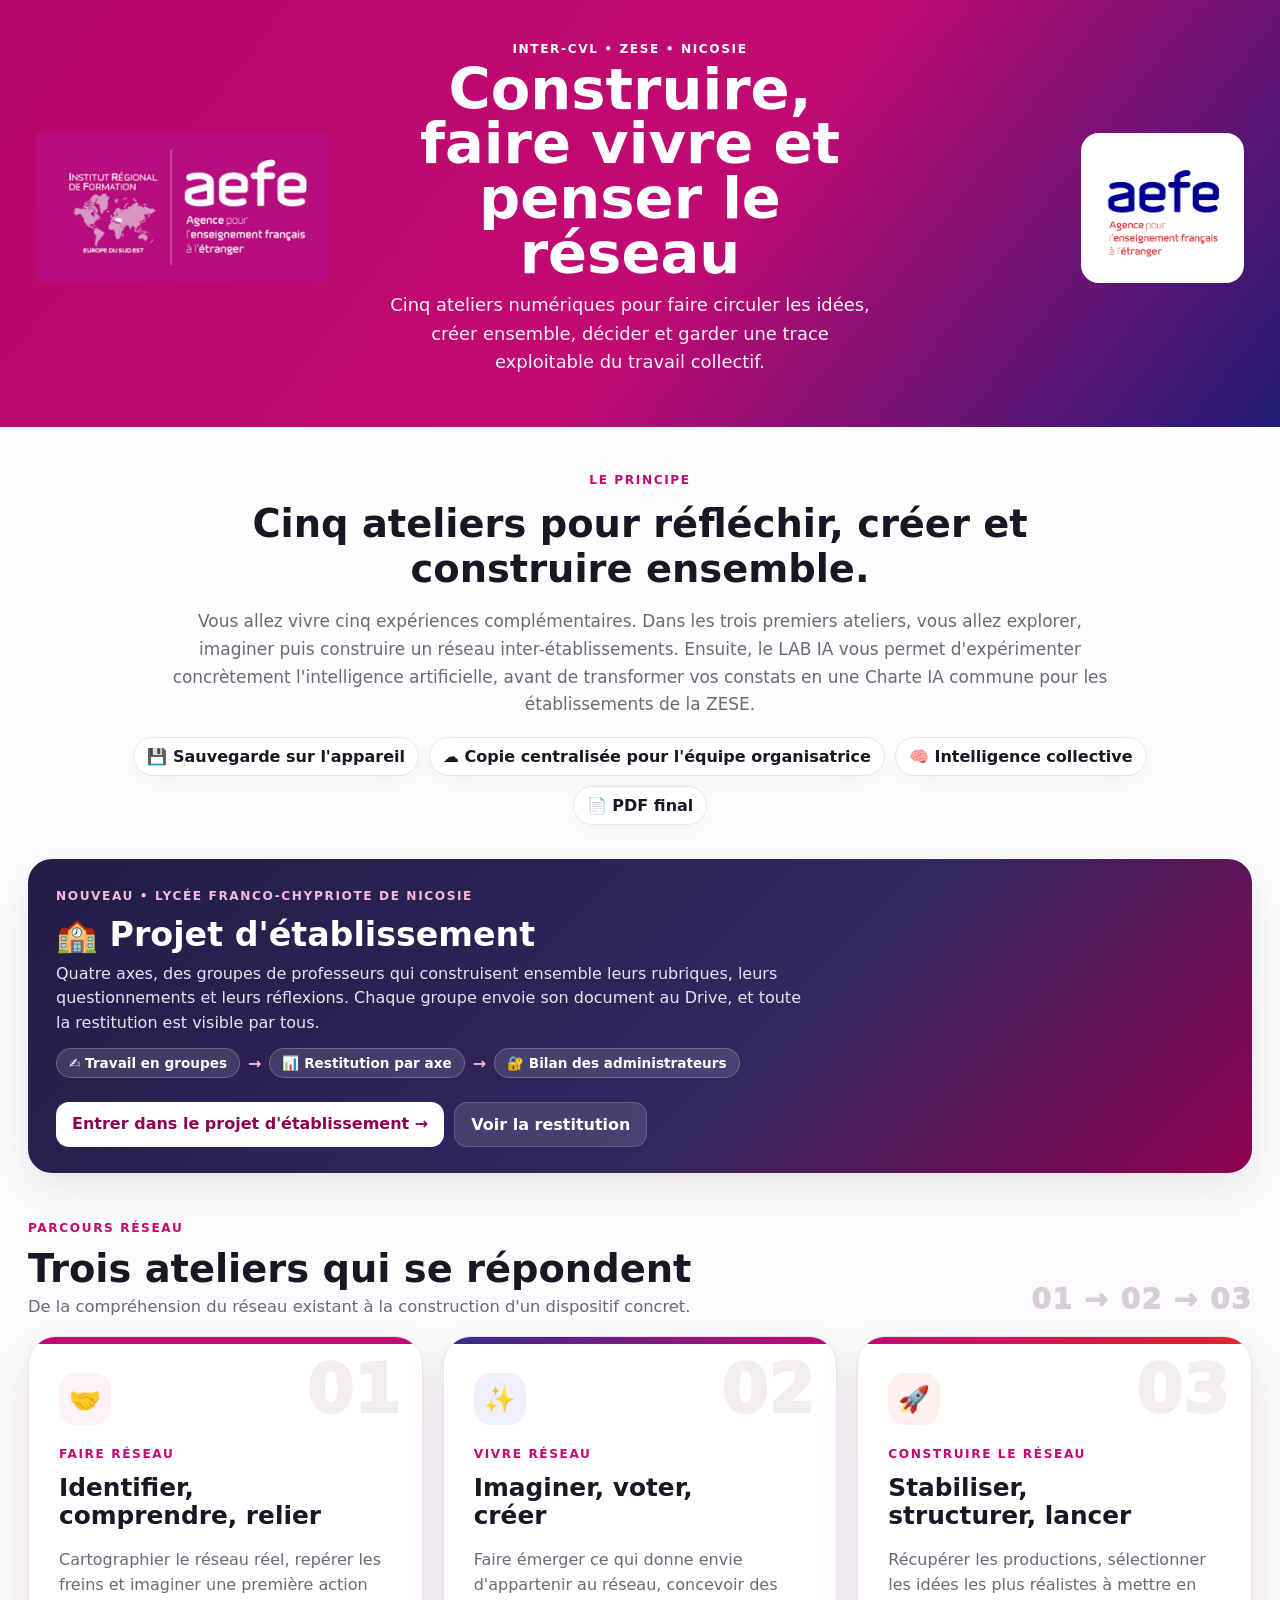
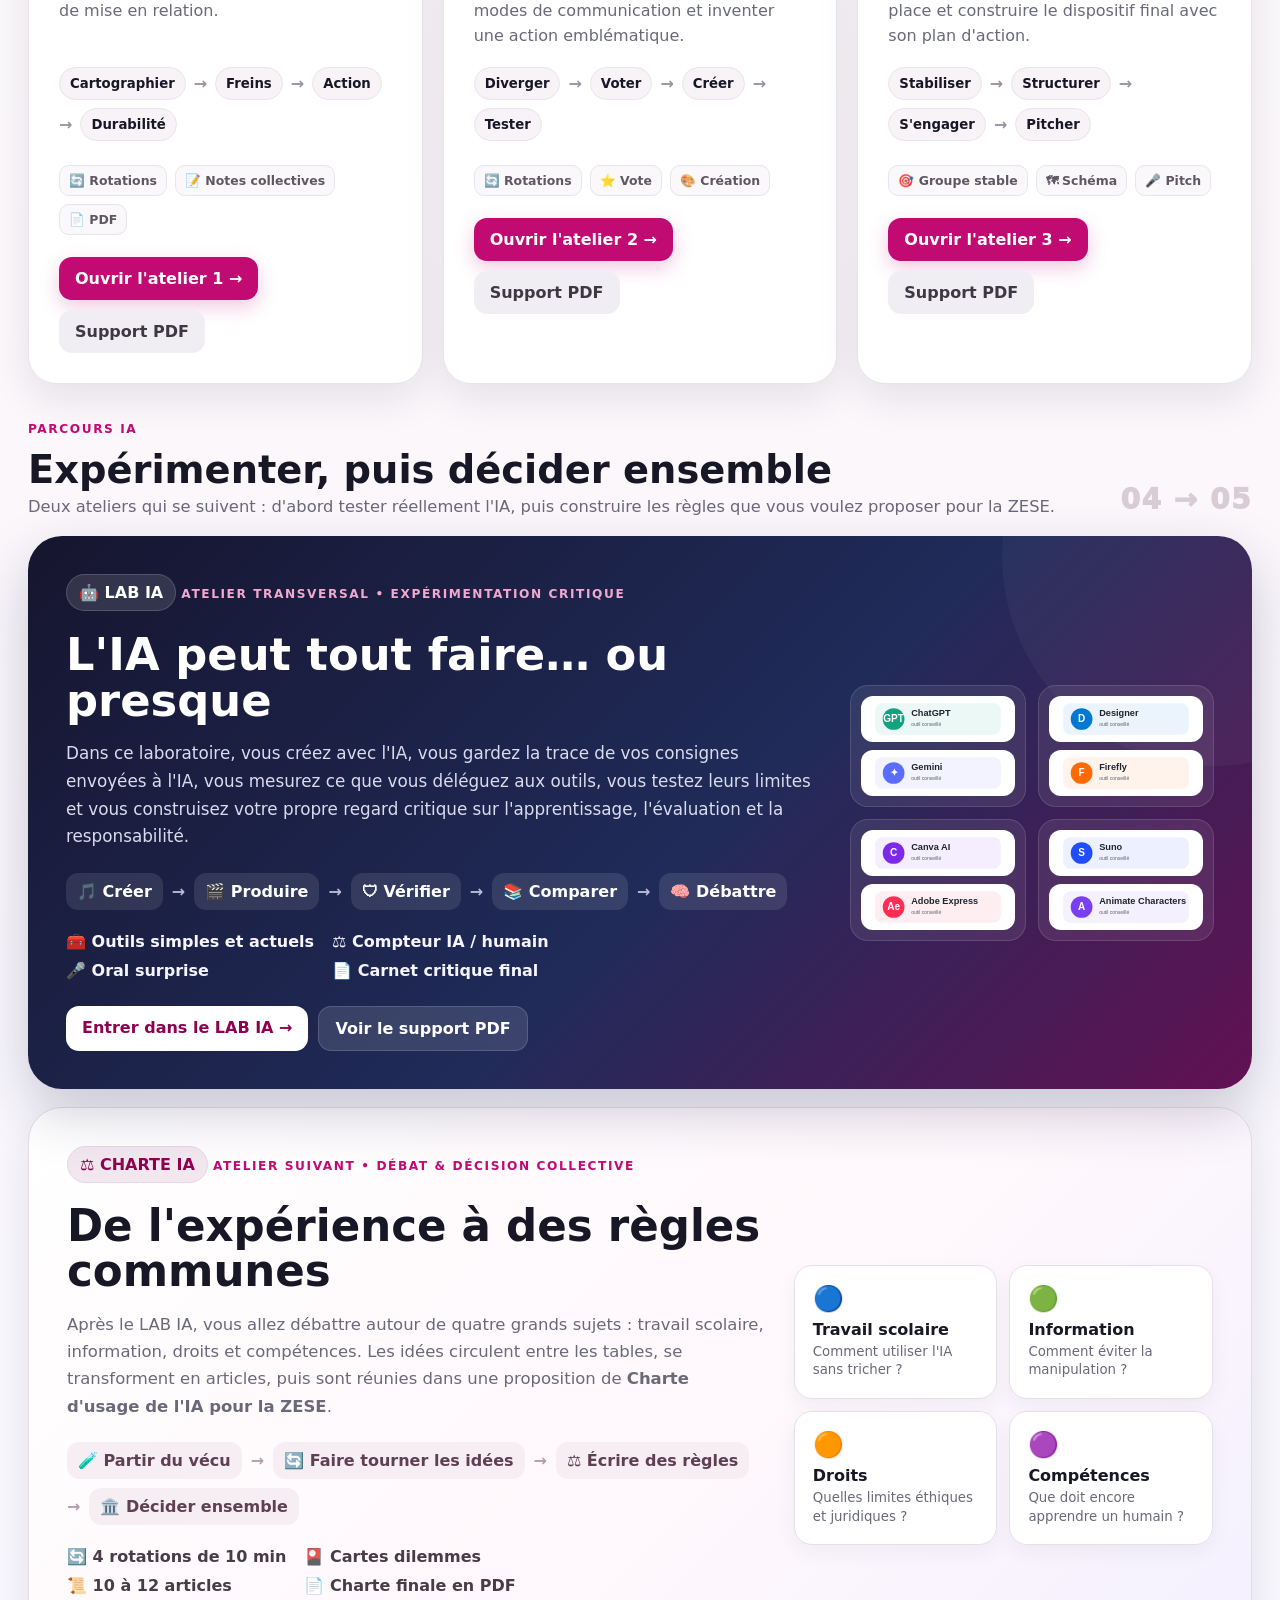
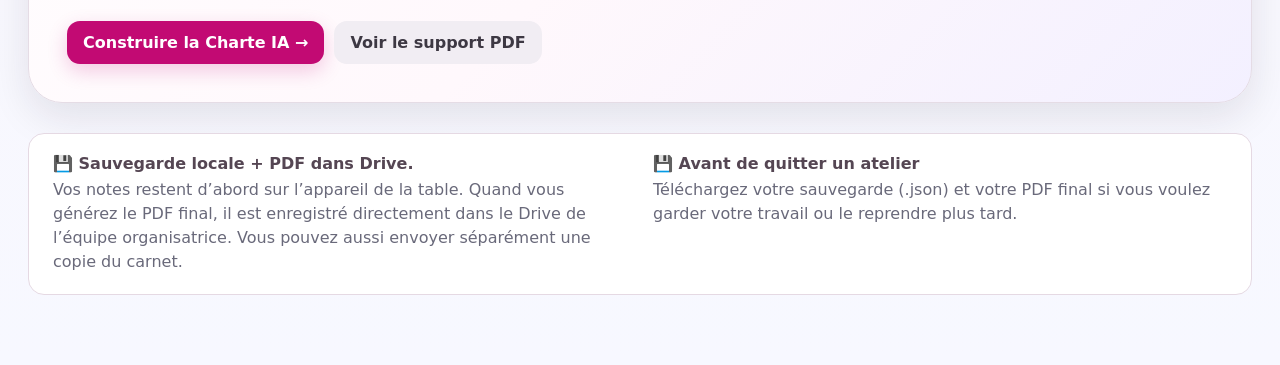
==== commit 4ad8d35d: "Ajout du Projet d'établissement (travail, restitution, administration) Nouvelle page projet.html : g" ====
--- a/index.html
+++ b/index.html
@@ -1,6 +1,7 @@
 <!doctype html>
 <html lang="fr">
 <head>
+<script defer src="https://cloud.umami.is/script.js" data-website-id="09bb50e4-e5cd-47d4-b231-1551e99b2df5" data-domains="xseorkly.github.io" data-exclude-search="true"></script>
   <meta charset="utf-8">
   <meta name="viewport" content="width=device-width, initial-scale=1">
   <title>Inter-CVL ZESE — Nicosie | Ateliers collaboratifs</title>
@@ -30,6 +31,18 @@
       <div class="home-pill-row">
         <span>💾 Sauvegarde sur l'appareil</span><span>☁️ Copie centralisée pour l'équipe organisatrice</span><span>🧠 Intelligence collective</span><span>📄 PDF final</span>
       </div>
+    </section>
+
+    <section class="pe-home">
+      <article class="pe-home-card">
+        <div>
+          <span class="kicker">Nouveau • Lycée franco-chypriote de Nicosie</span>
+          <h2>🏫 Projet d'établissement</h2>
+          <p>Quatre axes, des groupes de professeurs qui construisent ensemble leurs rubriques, leurs questionnements et leurs réflexions. Chaque groupe envoie son document au Drive, et toute la restitution est visible par tous.</p>
+          <div class="pe-home-flow"><span>✍️ Travail en groupes</span><b>→</b><span>📊 Restitution par axe</span><b>→</b><span>🔐 Bilan des administrateurs</span></div>
+        </div>
+        <div class="atelier-actions large-actions"><a class="btn primary" href="projet.html">Entrer dans le projet d'établissement →</a><a class="btn ghost" href="projet.html#restitution">Voir la restitution</a></div>
+      </article>
     </section>
 
     <section class="journey-section">
--- a/styles.css
+++ b/styles.css
@@ -23,7 +23,7 @@
 .brand-aefe{justify-self:end;max-height:150px}
 .hero-title{text-align:center}.eyebrow,.kicker,.small-label{text-transform:uppercase;letter-spacing:.13em;font-size:.76rem;font-weight:800}.hero h1{margin:.4rem 0 .35rem;font-size:clamp(1.65rem,3vw,3.15rem);line-height:1.04}.hero p{margin:0;opacity:.92;font-size:1.05rem}
 .layout{max-width:1500px;margin:0 auto;padding:28px;display:grid;grid-template-columns:285px minmax(0,1fr);gap:26px;align-items:start}.sidebar{position:sticky;top:18px;display:grid;gap:14px}.workspace{min-width:0}.card{background:#fff;border:1px solid var(--line);border-radius:var(--radius);box-shadow:var(--shadow)}.compact{padding:18px}.card h2{font-size:1.05rem;margin:0 0 12px}.session-card label{font-size:.85rem;font-weight:700;color:var(--muted)}input,textarea,select{width:100%;border:1px solid #dcd8e0;border-radius:13px;padding:12px 13px;background:#fff;color:var(--ink);outline:none;transition:.2s}input:focus,textarea:focus,select:focus{border-color:var(--magenta);box-shadow:0 0 0 4px rgba(194,10,115,.08)}.session-card input{margin-top:7px}.save-status{font-size:.78rem;color:#4e7e5a;margin-top:10px}.steps{display:grid;gap:7px}.step{border:0;background:transparent;border-radius:14px;padding:10px 12px;display:flex;gap:10px;align-items:center;text-align:left;font-weight:750;color:#585461}.step span{display:grid;place-items:center;width:28px;height:28px;border-radius:50%;background:#eeeaf0;font-size:.78rem}.step:hover{background:#f7f1f5}.step.active{background:rgba(194,10,115,.1);color:var(--magenta-dark)}.step.active span{background:var(--magenta);color:#fff}.timer-card{background:linear-gradient(150deg,#17162c,#28244d);color:#fff;border:0}.timer-top{display:flex;align-items:end;justify-content:space-between;gap:10px}.small-label{display:block;color:#aaa7c5;margin-bottom:3px}.timer-display{font-size:2.15rem;font-weight:900;letter-spacing:-.04em}.timer-actions{display:flex;gap:7px;margin-top:15px}.privacy-card p{margin:.4rem 0 0;color:var(--muted);font-size:.86rem;line-height:1.45}
-.panel{display:none;background:#fff;border:1px solid var(--line);border-radius:28px;box-shadow:var(--shadow);padding:clamp(24px,4vw,50px);min-height:680px}.panel.visible{display:block}.intro-grid{display:grid;grid-template-columns:1.5fr .8fr;gap:38px}.kicker{color:var(--magenta);display:inline-block;margin-bottom:8px}.panel h2{font-size:clamp(1.9rem,3vw,3rem);line-height:1.05;margin:.2rem 0 1rem}.lead{font-size:1.1rem;line-height:1.65;color:#555266;max-width:1000px}.timeline{display:grid;grid-template-columns:repeat(2,1fr);gap:12px;margin:28px 0}.timeline article{padding:18px;border:1px solid var(--line);border-radius:16px;background:var(--soft)}.timeline b{display:block;color:var(--magenta);font-size:.9rem}.timeline span{display:block;font-weight:800;margin-top:4px}.callout{display:flex;gap:14px;padding:18px;border-left:5px solid var(--magenta);background:#fff5fb;border-radius:14px}.callout-icon{font-size:1.8rem}.callout p{margin:4px 0 0;color:var(--muted)}.intro-card{align-self:start;background:linear-gradient(145deg,#17162d,#29254f);color:#fff;border-radius:24px;padding:28px;box-shadow:var(--shadow)}.intro-card h3{font-size:1.4rem;margin-top:0}.intro-card p{color:#d9d7e8;line-height:1.6}.checklist{list-style:none;padding:0;display:grid;gap:8px}.wide{width:100%;margin-top:14px}.section-heading{display:flex;align-items:start;justify-content:space-between;gap:20px}.phase-badge{width:64px;height:64px;border-radius:20px;background:#f9e9f2;color:var(--magenta);display:grid;place-items:center;font-size:1.6rem;font-weight:900;flex:none}.phase-badge.done{background:#eaf7ee;color:#3a8a55}.contributors{margin:26px 0 28px;padding:18px;border:1px dashed #d9d1da;border-radius:18px;background:#fdfbfd}.contributors-head{display:flex;justify-content:space-between;align-items:center;gap:14px;margin-bottom:12px}.contributors-head h3{margin:0;font-size:1rem}.people-list{display:flex;gap:8px;flex-wrap:wrap}.person-chip{display:inline-flex;gap:7px;align-items:center;background:#fff;border:1px solid var(--line);border-radius:999px;padding:8px 11px;font-size:.88rem}.person-chip small{color:var(--muted)}.person-chip button{border:0;background:transparent;color:#b5aab5;padding:0;font-size:1rem}.empty-note{color:var(--muted);font-size:.9rem;font-style:italic}.btn{border:0;border-radius:13px;padding:12px 16px;font-weight:800;transition:.2s}.btn:hover{transform:translateY(-1px)}.btn.primary{background:var(--magenta);color:#fff;box-shadow:0 7px 20px rgba(194,10,115,.22)}.btn.secondary{background:#27244e;color:#fff}.btn.ghost{background:#f1eef3;color:#3d3843}.btn.small{padding:8px 11px;font-size:.82rem}.btn.danger-outline{background:#fff;border:1px solid #efb8bd;color:#ad1c28}.cards-3{display:grid;grid-template-columns:repeat(3,1fr);gap:16px}.question-card,.obstacle,.relay-card,.priority-box,.stress-test,.project-builder,.drawing-section,.final-contributors,.export-box{border:1px solid var(--line);border-radius:20px;background:#fff}.question-card,.obstacle{padding:20px}.question-card h3,.obstacle h3{margin:.1rem 0 .55rem}.question-card p,.obstacle p{color:var(--muted);line-height:1.55;font-size:.92rem}.question-card textarea,.obstacle textarea{min-height:170px;resize:vertical;margin-top:8px}.relay-card{margin-top:18px;padding:20px;background:linear-gradient(135deg,#fff7fb,#fbf8ff)}.relay-card>div{display:flex;gap:10px;align-items:center}.relay-card h3{margin:0}.relay-card textarea{min-height:90px;margin-top:13px}.nav-actions{display:flex;justify-content:space-between;gap:12px;margin-top:28px}.previous-note{padding:14px 17px;background:#f3f0ff;border-left:4px solid var(--blue);border-radius:13px;color:#403b61;margin:20px 0}.previous-note div{margin-top:5px;white-space:pre-wrap}.obstacle-grid{display:grid;grid-template-columns:repeat(2,1fr);gap:15px}.obstacle-icon{font-size:1.7rem}.priority-box,.stress-test{margin-top:18px;padding:22px;background:#fbf9fc;display:grid;grid-template-columns:1fr minmax(180px,.55fr);gap:14px;align-items:center}.priority-box h3,.stress-test h3{margin:.2rem 0}.priority-box textarea,.stress-test textarea{grid-column:1/-1;min-height:90px}.project-builder,.summary-grid{display:grid;grid-template-columns:repeat(2,1fr);gap:16px;padding:22px}.project-builder label,.summary-grid label{font-weight:850}.project-builder textarea,.summary-grid textarea{min-height:130px;margin-top:8px;font-weight:400}.project-builder .full,.summary-grid .full{grid-column:1/-1}.summary-grid .accent{padding:18px;background:#fff3f9;border-radius:16px;border:1px solid #f0cade}.segmented{display:flex;border:1px solid var(--line);border-radius:12px;overflow:hidden}.segmented button{flex:1;border:0;background:#fff;padding:12px;font-weight:800}.segmented button.active{background:#e9e7f8;color:var(--blue)}.drawing-section{margin-top:18px;padding:20px}.drawing-head{display:flex;align-items:center;justify-content:space-between;gap:18px}.drawing-head h3{margin:.25rem 0}.drawing-tools{display:flex;gap:7px;flex-wrap:wrap}.tool{border:1px solid var(--line);background:#fff;border-radius:10px;padding:8px 10px;font-weight:700}.tool.active{background:#edeafa;border-color:#c8c2ef;color:var(--blue)}.tool.danger{color:#b3212b}.drawing-section canvas{width:100%;height:auto;display:block;margin-top:14px;border:1px dashed #d0ccd5;border-radius:14px;background:#fff;touch-action:none}.final-contributors{padding:20px;margin-top:18px}.final-contributors h3{margin-top:0}.school-group{margin:10px 0}.school-group strong{color:var(--magenta)}.export-box{padding:22px;margin-top:18px;background:linear-gradient(135deg,#16152e,#2e2858);color:#fff;display:flex;justify-content:space-between;gap:30px;align-items:center}.export-box h3{margin:.2rem 0}.export-box p{margin:.4rem 0 0;color:#d5d2e6}.export-actions{display:flex;gap:8px;flex-wrap:wrap;justify-content:flex-end}.file-btn{display:inline-flex;align-items:center}.drive-sync-status{flex-basis:100%;font-size:.8rem;margin-top:2px;color:#d5d2e6}.drive-sync-status.ok{color:#8be3ab;font-weight:700}.drive-sync-status.err{color:#ffb4bb;font-weight:700}.rotation-toast{position:fixed;right:22px;bottom:22px;background:#17162d;color:#fff;border-radius:18px;padding:17px 20px;display:flex;gap:12px;align-items:center;box-shadow:0 15px 50px rgba(0,0,0,.25);transform:translateY(140%);opacity:0;transition:.35s;z-index:50}.rotation-toast.show{transform:translateY(0);opacity:1}.toast-icon{font-size:1.7rem}.rotation-toast span{display:block;color:#c9c6dd;font-size:.9rem;margin-top:2px}
+.panel{display:none;background:#fff;border:1px solid var(--line);border-radius:28px;box-shadow:var(--shadow);padding:clamp(24px,4vw,50px);min-height:680px}.panel.visible{display:block}.intro-grid{display:grid;grid-template-columns:1.5fr .8fr;gap:38px}.kicker{color:var(--magenta);display:inline-block;margin-bottom:8px}.panel h2{font-size:clamp(1.9rem,3vw,3rem);line-height:1.05;margin:.2rem 0 1rem}.lead{font-size:1.1rem;line-height:1.65;color:#555266;max-width:1000px}.timeline{display:grid;grid-template-columns:repeat(2,1fr);gap:12px;margin:28px 0}.timeline article{padding:18px;border:1px solid var(--line);border-radius:16px;background:var(--soft)}.timeline b{display:block;color:var(--magenta);font-size:.9rem}.timeline span{display:block;font-weight:800;margin-top:4px}.callout{display:flex;gap:14px;padding:18px;border-left:5px solid var(--magenta);background:#fff5fb;border-radius:14px}.callout-icon{font-size:1.8rem}.callout p{margin:4px 0 0;color:var(--muted)}.intro-card{align-self:start;background:linear-gradient(145deg,#17162d,#29254f);color:#fff;border-radius:24px;padding:28px;box-shadow:var(--shadow)}.intro-card h3{font-size:1.4rem;margin-top:0}.intro-card p{color:#d9d7e8;line-height:1.6}.checklist{list-style:none;padding:0;display:grid;gap:8px}.wide{width:100%;margin-top:14px}.section-heading{display:flex;align-items:start;justify-content:space-between;gap:20px}.phase-badge{width:64px;height:64px;border-radius:20px;background:#f9e9f2;color:var(--magenta);display:grid;place-items:center;font-size:1.6rem;font-weight:900;flex:none}.phase-badge.done{background:#eaf7ee;color:#3a8a55}.contributors{margin:26px 0 28px;padding:18px;border:1px dashed #d9d1da;border-radius:18px;background:#fdfbfd}.contributors-head{display:flex;justify-content:space-between;align-items:center;gap:14px;margin-bottom:12px}.contributors-head h3{margin:0;font-size:1rem}.people-list{display:flex;gap:8px;flex-wrap:wrap}.person-chip{display:inline-flex;gap:7px;align-items:center;background:#fff;border:1px solid var(--line);border-radius:999px;padding:8px 11px;font-size:.88rem}.person-chip small{color:var(--muted)}.person-chip button{border:0;background:transparent;color:#b5aab5;padding:0;font-size:1rem}.empty-note{color:var(--muted);font-size:.9rem;font-style:italic}.btn{border:0;border-radius:13px;padding:12px 16px;font-weight:800;transition:.2s}.btn:hover{transform:translateY(-1px)}.btn.primary{background:var(--magenta);color:#fff;box-shadow:0 7px 20px rgba(194,10,115,.22)}.btn.secondary{background:#27244e;color:#fff}.btn.ghost{background:#f1eef3;color:#3d3843}.btn.small{padding:8px 11px;font-size:.82rem}.btn.danger-outline{background:#fff;border:1px solid #efb8bd;color:#ad1c28}.cards-3{display:grid;grid-template-columns:repeat(3,1fr);gap:16px}.question-card,.obstacle,.relay-card,.priority-box,.stress-test,.project-builder,.drawing-section,.final-contributors,.export-box{border:1px solid var(--line);border-radius:20px;background:#fff}.question-card,.obstacle{padding:20px}.question-card h3,.obstacle h3{margin:.1rem 0 .55rem}.question-card p,.obstacle p{color:var(--muted);line-height:1.55;font-size:.92rem}.question-card textarea,.obstacle textarea{min-height:170px;resize:vertical;margin-top:8px}.relay-card{margin-top:18px;padding:20px;background:linear-gradient(135deg,#fff7fb,#fbf8ff)}.relay-card>div{display:flex;gap:10px;align-items:center}.relay-card h3{margin:0}.relay-card textarea{min-height:90px;margin-top:13px}.nav-actions{display:flex;justify-content:space-between;gap:12px;margin-top:28px}.previous-note{padding:14px 17px;background:#f3f0ff;border-left:4px solid var(--blue);border-radius:13px;color:#403b61;margin:20px 0}.previous-note div{margin-top:5px;white-space:pre-wrap}.obstacle-grid{display:grid;grid-template-columns:repeat(2,1fr);gap:15px}.obstacle-icon{font-size:1.7rem}.priority-box,.stress-test{margin-top:18px;padding:22px;background:#fbf9fc;display:grid;grid-template-columns:1fr minmax(180px,.55fr);gap:14px;align-items:center}.priority-box h3,.stress-test h3{margin:.2rem 0}.priority-box textarea,.stress-test textarea{grid-column:1/-1;min-height:90px}.project-builder,.summary-grid{display:grid;grid-template-columns:repeat(2,1fr);gap:16px;padding:22px}.project-builder label,.summary-grid label{font-weight:850}.project-builder .hint{display:block;color:var(--muted);font-weight:400;font-size:.88rem;line-height:1.5;margin:5px 0 0}.project-builder textarea,.summary-grid textarea{min-height:130px;margin-top:8px;font-weight:400}.project-builder .full,.summary-grid .full{grid-column:1/-1}.summary-grid .accent{padding:18px;background:#fff3f9;border-radius:16px;border:1px solid #f0cade}.segmented{display:flex;border:1px solid var(--line);border-radius:12px;overflow:hidden}.segmented button{flex:1;border:0;background:#fff;padding:12px;font-weight:800}.segmented button.active{background:#e9e7f8;color:var(--blue)}.drawing-section{margin-top:18px;padding:20px}.drawing-head{display:flex;align-items:center;justify-content:space-between;gap:18px}.drawing-head h3{margin:.25rem 0}.drawing-tools{display:flex;gap:7px;flex-wrap:wrap}.tool{border:1px solid var(--line);background:#fff;border-radius:10px;padding:8px 10px;font-weight:700}.tool.active{background:#edeafa;border-color:#c8c2ef;color:var(--blue)}.tool.danger{color:#b3212b}.drawing-section canvas{width:100%;height:auto;display:block;margin-top:14px;border:1px dashed #d0ccd5;border-radius:14px;background:#fff;touch-action:none}.final-contributors{padding:20px;margin-top:18px}.final-contributors h3{margin-top:0}.school-group{margin:10px 0}.school-group strong{color:var(--magenta)}.export-box{padding:22px;margin-top:18px;background:linear-gradient(135deg,#16152e,#2e2858);color:#fff;display:flex;justify-content:space-between;gap:30px;align-items:center}.export-box h3{margin:.2rem 0}.export-box p{margin:.4rem 0 0;color:#d5d2e6}.export-actions{display:flex;gap:8px;flex-wrap:wrap;justify-content:flex-end}.file-btn{display:inline-flex;align-items:center}.drive-sync-status{flex-basis:100%;font-size:.8rem;margin-top:2px;color:#d5d2e6}.drive-sync-status.ok{color:#8be3ab;font-weight:700}.drive-sync-status.err{color:#ffb4bb;font-weight:700}.rotation-toast{position:fixed;right:22px;bottom:22px;background:#17162d;color:#fff;border-radius:18px;padding:17px 20px;display:flex;gap:12px;align-items:center;box-shadow:0 15px 50px rgba(0,0,0,.25);transform:translateY(140%);opacity:0;transition:.35s;z-index:50}.rotation-toast.show{transform:translateY(0);opacity:1}.toast-icon{font-size:1.7rem}.rotation-toast span{display:block;color:#c9c6dd;font-size:.9rem;margin-top:2px}
 dialog{border:0;border-radius:24px;box-shadow:0 30px 100px rgba(0,0,0,.25);padding:0;max-width:580px;width:calc(100% - 30px)}dialog::backdrop{background:rgba(20,15,25,.55);backdrop-filter:blur(4px)}.participant-dialog form,.preview-dialog{padding:25px}.participant-dialog label{display:block;font-weight:800;margin-top:14px}.participant-dialog input{margin-top:7px}.dialog-head{display:flex;align-items:start;justify-content:space-between;gap:18px}.dialog-head h2{margin:.2rem 0}.dialog-close{border:0;background:#f0edf1;border-radius:50%;width:38px;height:38px;font-size:1.4rem}.dialog-actions{display:flex;justify-content:flex-end;gap:8px;margin-top:20px}.preview-dialog{max-width:960px}.preview-content{max-height:70vh;overflow:auto;padding-right:6px}.preview-doc{font-family:Arial,sans-serif;color:#222}.preview-doc h1{color:var(--magenta)}.preview-doc section{margin:22px 0;padding-bottom:15px;border-bottom:1px solid #ddd}.preview-doc h2{font-size:1.3rem}.preview-doc h3{font-size:1rem;color:#555}.preview-doc .answer{white-space:pre-wrap;background:#f8f8f8;border-radius:8px;padding:10px;margin:6px 0 12px}.preview-logos{display:flex;justify-content:space-between;align-items:center;gap:18px}.preview-logos img{max-height:80px;max-width:38%}
 @media(max-width:1050px){.brand-row{grid-template-columns:180px 1fr 190px}.layout{grid-template-columns:1fr}.sidebar{position:static;grid-template-columns:1fr 1fr}.steps{grid-column:1/-1;grid-template-columns:repeat(6,1fr)}.step{justify-content:center;font-size:.78rem}.step span{display:none}.workspace{grid-column:1}.cards-3{grid-template-columns:1fr}.intro-grid{grid-template-columns:1fr}.obstacle-grid{grid-template-columns:1fr 1fr}}
 @media(max-width:720px){.hero{padding:18px}.brand-row{grid-template-columns:90px 1fr 95px;gap:10px}.brand{max-height:75px}.brand-zese{max-height:70px}.hero-title p{display:none}.layout{padding:12px}.sidebar{grid-template-columns:1fr}.steps{display:flex;overflow-x:auto}.step{min-width:max-content}.panel{padding:22px;border-radius:20px}.timeline{grid-template-columns:1fr}.obstacle-grid,.project-builder,.summary-grid{grid-template-columns:1fr}.project-builder .full,.summary-grid .full{grid-column:auto}.priority-box,.stress-test{grid-template-columns:1fr}.drawing-head,.export-box{align-items:flex-start;flex-direction:column}.export-actions{justify-content:flex-start}.section-heading h2{font-size:1.9rem}.phase-badge{width:48px;height:48px;border-radius:14px;font-size:1.2rem}}
@@ -214,3 +214,19 @@
 .howto-steps{display:grid;grid-template-columns:repeat(2,1fr);gap:12px}.howto-steps article{display:grid;grid-template-columns:38px 1fr;gap:12px;align-items:start;padding:15px;border:1px solid #e7e9f2;border-radius:16px;background:#fff}.howto-steps article>span{width:34px;height:34px;display:grid;place-items:center;border-radius:11px;background:#26234e;color:#fff;font-weight:900}.howto-steps h4{margin:.1rem 0 .25rem;font-size:1rem}.howto-steps p{margin:0;color:#66616f;line-height:1.5;font-size:.93rem}
 .howto-warning,.howto-finish{margin-top:14px;padding:14px 16px;border-radius:14px;line-height:1.55}.howto-warning{background:#fff7df;border:1px solid #efd798;color:#5b4814}.howto-finish{background:#edf8f2;border:1px solid #cae9d7;color:#23583a}.ia-howto{margin-top:18px}
 @media(max-width:900px){.intro-grid>.intro-card,.intro-grid>.student-howto{grid-column:1/-1;grid-row:auto}.howto-steps{grid-template-columns:1fr}.student-howto-head{display:block}.howto-icon{margin-bottom:10px}}
+
+/* Aperçu / PDF - couverture éditoriale harmonisée */
+.workshop-cover{margin:0 0 22px;padding:22px 24px;border-radius:18px;background:linear-gradient(135deg,#211d47 0%,#30285f 58%,#8e0050 100%);color:#fff}
+.workshop-cover .pdf-eyebrow{display:block;margin-bottom:8px;color:#f4b9db;font-size:.72rem;font-weight:850;letter-spacing:.13em;text-transform:uppercase}
+.workshop-cover h1{margin:0!important;color:#fff!important;font-size:2rem!important;line-height:1.08}.workshop-cover h2{margin:.35rem 0 0!important;color:#fff!important;font-size:1.2rem!important}.workshop-cover .pdf-table-name{display:inline-block;margin:14px 0 0!important;padding:7px 11px;border:1px solid rgba(255,255,255,.28);border-radius:999px;background:rgba(255,255,255,.10);color:#fff;font-weight:800}
+.pdf-answer-block{break-inside:avoid;page-break-inside:avoid}
+
+/* --- Projet d'établissement : carte d'accueil --- */
+.pe-home{margin:26px 0 8px}
+.pe-home-card{display:flex;justify-content:space-between;gap:24px;align-items:center;flex-wrap:wrap;padding:26px 28px;border-radius:24px;background:linear-gradient(135deg,#211d47,#30285f 60%,#8e0050);color:#fff;box-shadow:var(--shadow)}
+.pe-home-card h2{margin:.2rem 0 .5rem;font-size:clamp(1.5rem,2.6vw,2.1rem)}
+.pe-home-card p{margin:0 0 12px;max-width:760px;line-height:1.55;color:#e6e3f3}
+.pe-home-card .kicker{color:#f4b9db}
+.pe-home-flow{display:flex;gap:8px;flex-wrap:wrap;align-items:center}
+.pe-home-flow span{background:rgba(255,255,255,.12);border:1px solid rgba(255,255,255,.22);border-radius:999px;padding:6px 12px;font-size:.85rem;font-weight:700}
+.pe-home-flow b{color:#f4b9db}
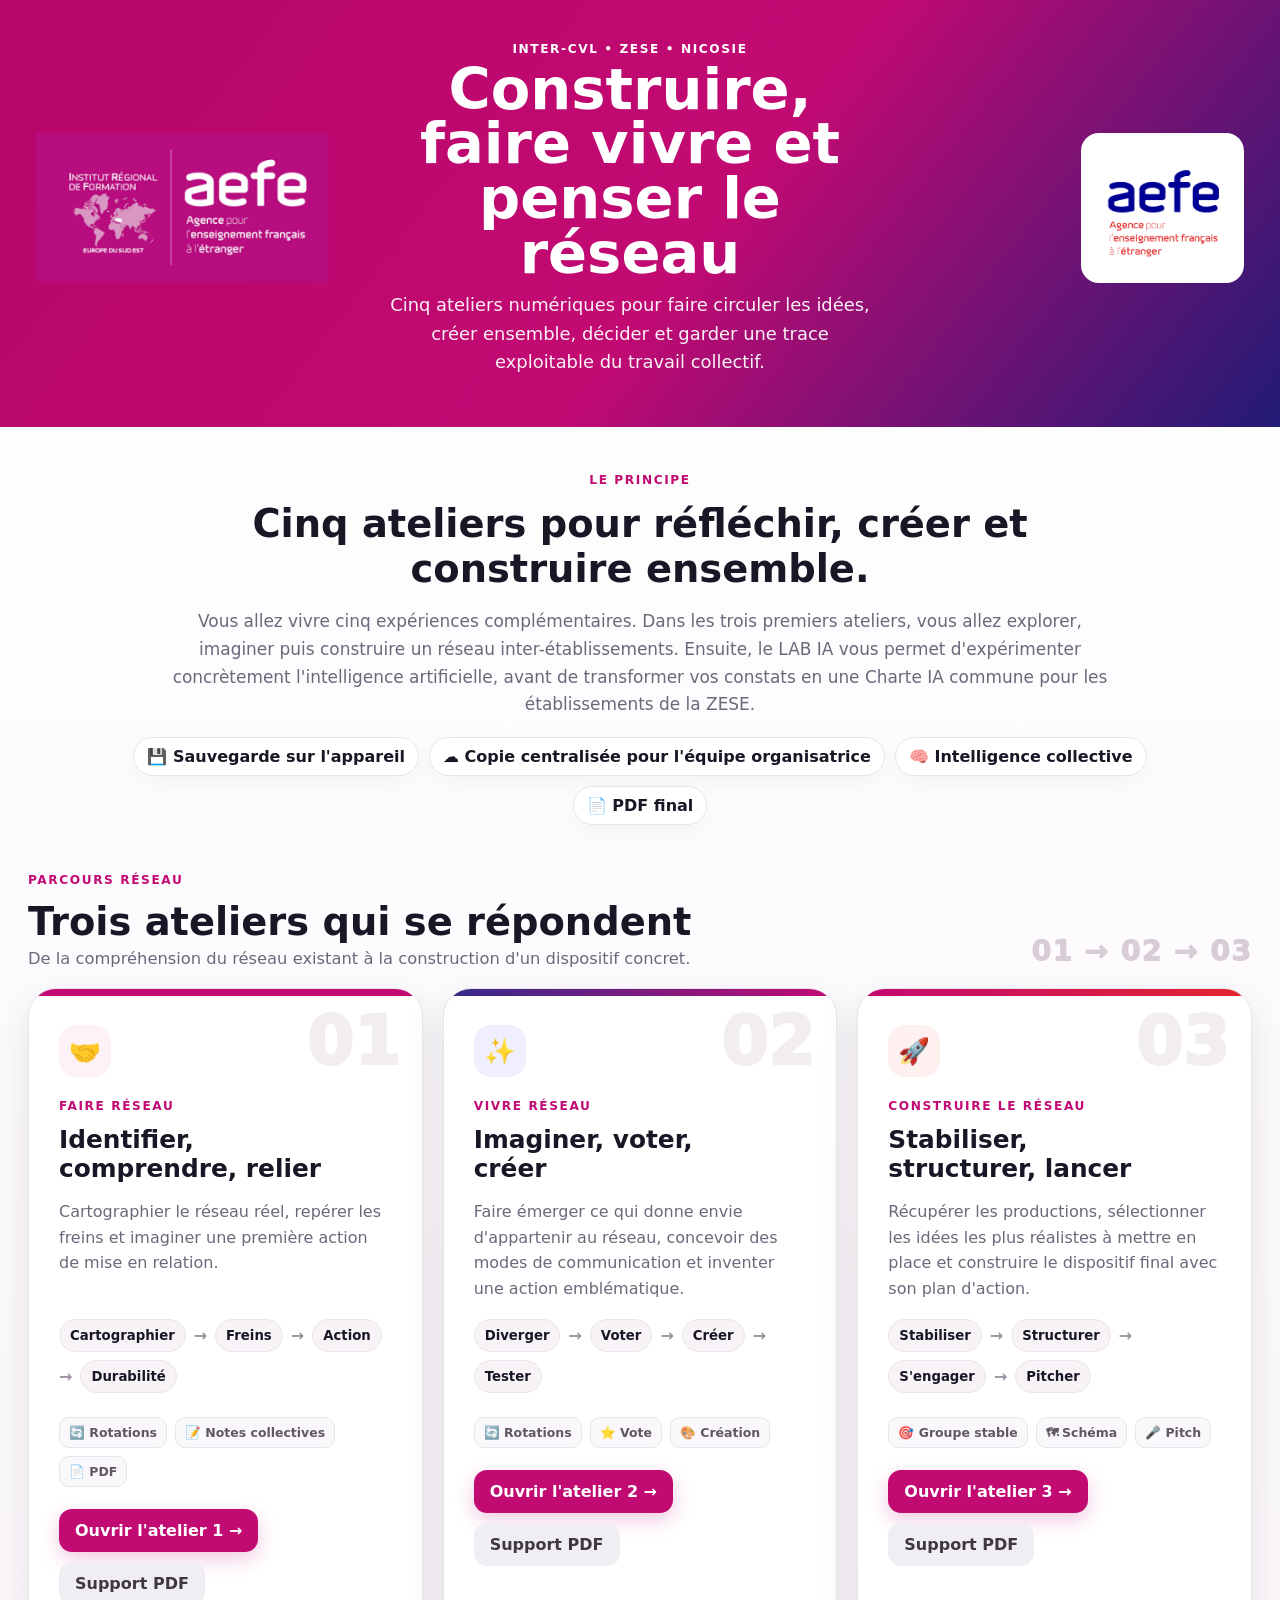
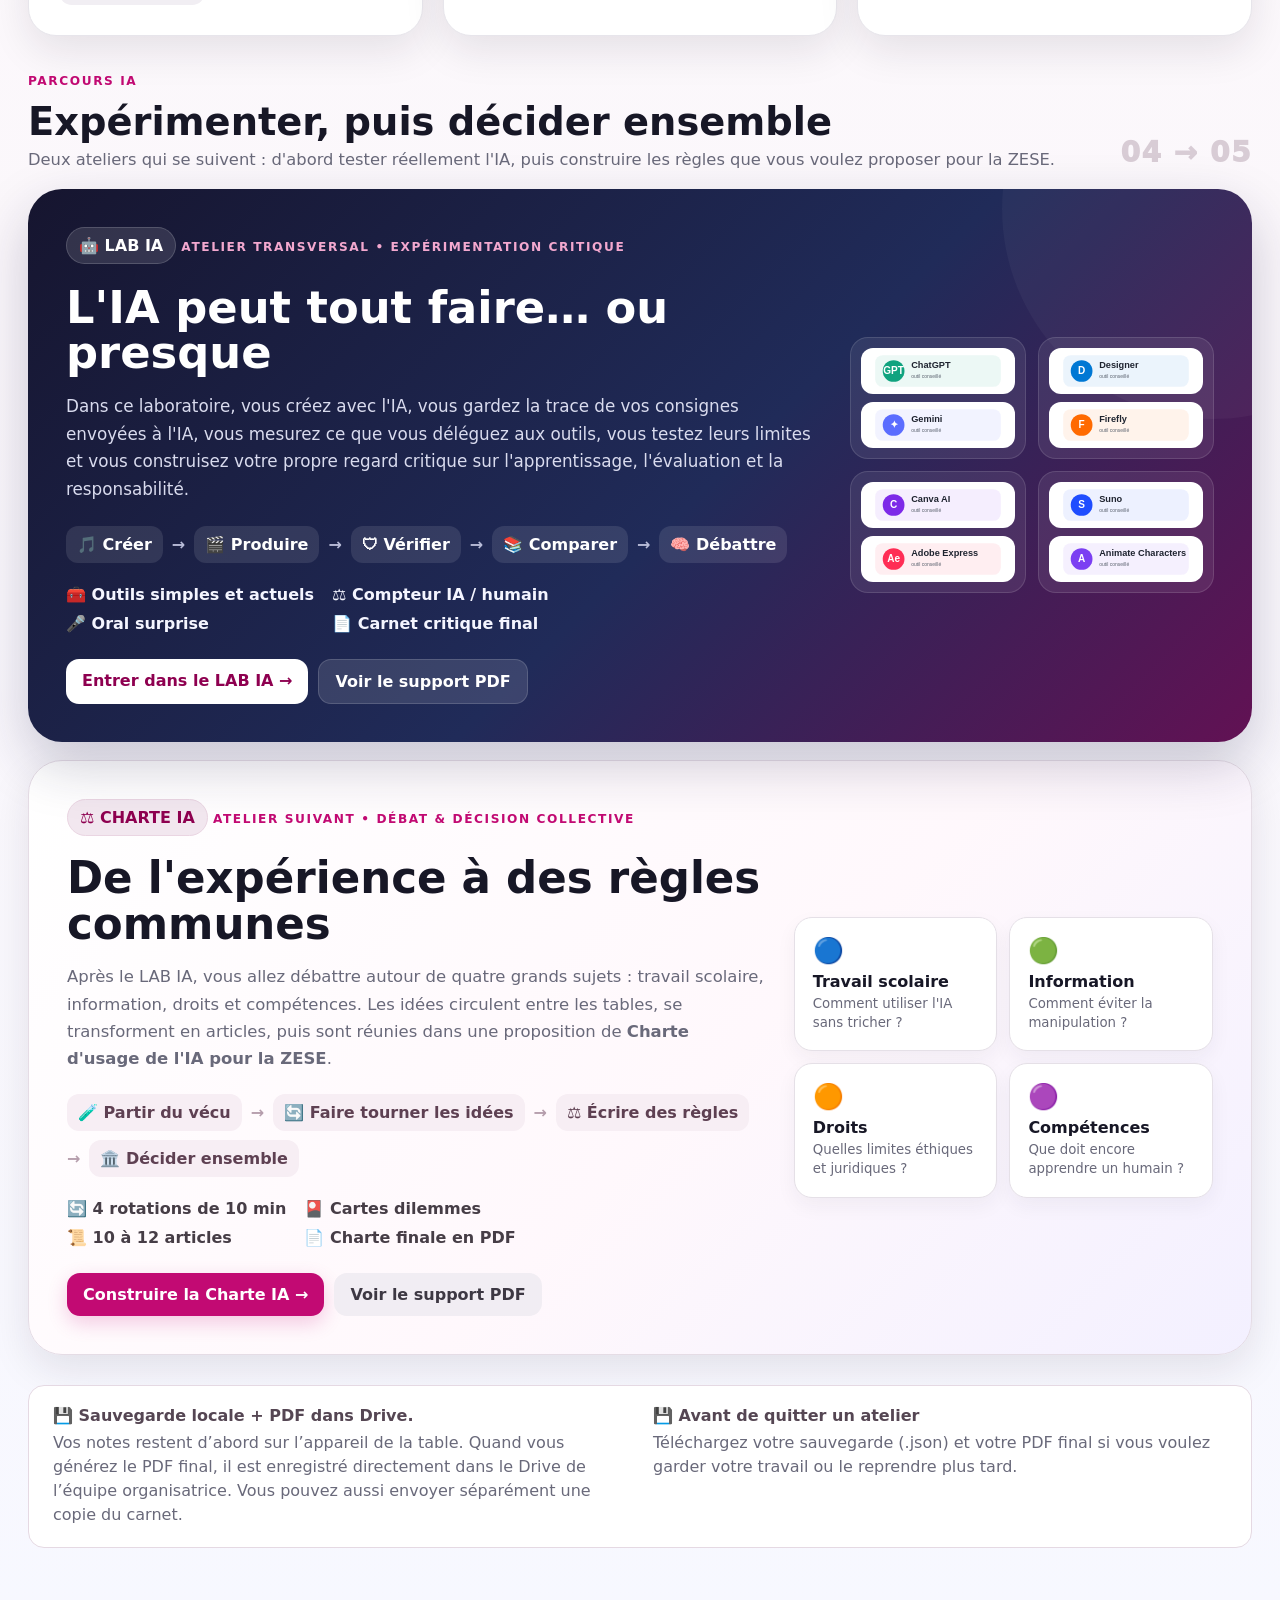
==== commit eee0aebb: "Retrait du projet d'établissement du site Inter-CVL (désormais un site indépendant) Co-Authored-By: " ====
--- a/index.html
+++ b/index.html
@@ -31,18 +31,6 @@
       <div class="home-pill-row">
         <span>💾 Sauvegarde sur l'appareil</span><span>☁️ Copie centralisée pour l'équipe organisatrice</span><span>🧠 Intelligence collective</span><span>📄 PDF final</span>
       </div>
-    </section>
-
-    <section class="pe-home">
-      <article class="pe-home-card">
-        <div>
-          <span class="kicker">Nouveau • Lycée franco-chypriote de Nicosie</span>
-          <h2>🏫 Projet d'établissement</h2>
-          <p>Quatre axes, des groupes de professeurs qui construisent ensemble leurs rubriques, leurs questionnements et leurs réflexions. Chaque groupe envoie son document au Drive, et toute la restitution est visible par tous.</p>
-          <div class="pe-home-flow"><span>✍️ Travail en groupes</span><b>→</b><span>📊 Restitution par axe</span><b>→</b><span>🔐 Bilan des administrateurs</span></div>
-        </div>
-        <div class="atelier-actions large-actions"><a class="btn primary" href="projet.html">Entrer dans le projet d'établissement →</a><a class="btn ghost" href="projet.html#restitution">Voir la restitution</a></div>
-      </article>
     </section>
 
     <section class="journey-section">
--- a/styles.css
+++ b/styles.css
@@ -221,12 +221,3 @@
 .workshop-cover h1{margin:0!important;color:#fff!important;font-size:2rem!important;line-height:1.08}.workshop-cover h2{margin:.35rem 0 0!important;color:#fff!important;font-size:1.2rem!important}.workshop-cover .pdf-table-name{display:inline-block;margin:14px 0 0!important;padding:7px 11px;border:1px solid rgba(255,255,255,.28);border-radius:999px;background:rgba(255,255,255,.10);color:#fff;font-weight:800}
 .pdf-answer-block{break-inside:avoid;page-break-inside:avoid}
 
-/* --- Projet d'établissement : carte d'accueil --- */
-.pe-home{margin:26px 0 8px}
-.pe-home-card{display:flex;justify-content:space-between;gap:24px;align-items:center;flex-wrap:wrap;padding:26px 28px;border-radius:24px;background:linear-gradient(135deg,#211d47,#30285f 60%,#8e0050);color:#fff;box-shadow:var(--shadow)}
-.pe-home-card h2{margin:.2rem 0 .5rem;font-size:clamp(1.5rem,2.6vw,2.1rem)}
-.pe-home-card p{margin:0 0 12px;max-width:760px;line-height:1.55;color:#e6e3f3}
-.pe-home-card .kicker{color:#f4b9db}
-.pe-home-flow{display:flex;gap:8px;flex-wrap:wrap;align-items:center}
-.pe-home-flow span{background:rgba(255,255,255,.12);border:1px solid rgba(255,255,255,.22);border-radius:999px;padding:6px 12px;font-size:.85rem;font-weight:700}
-.pe-home-flow b{color:#f4b9db}
